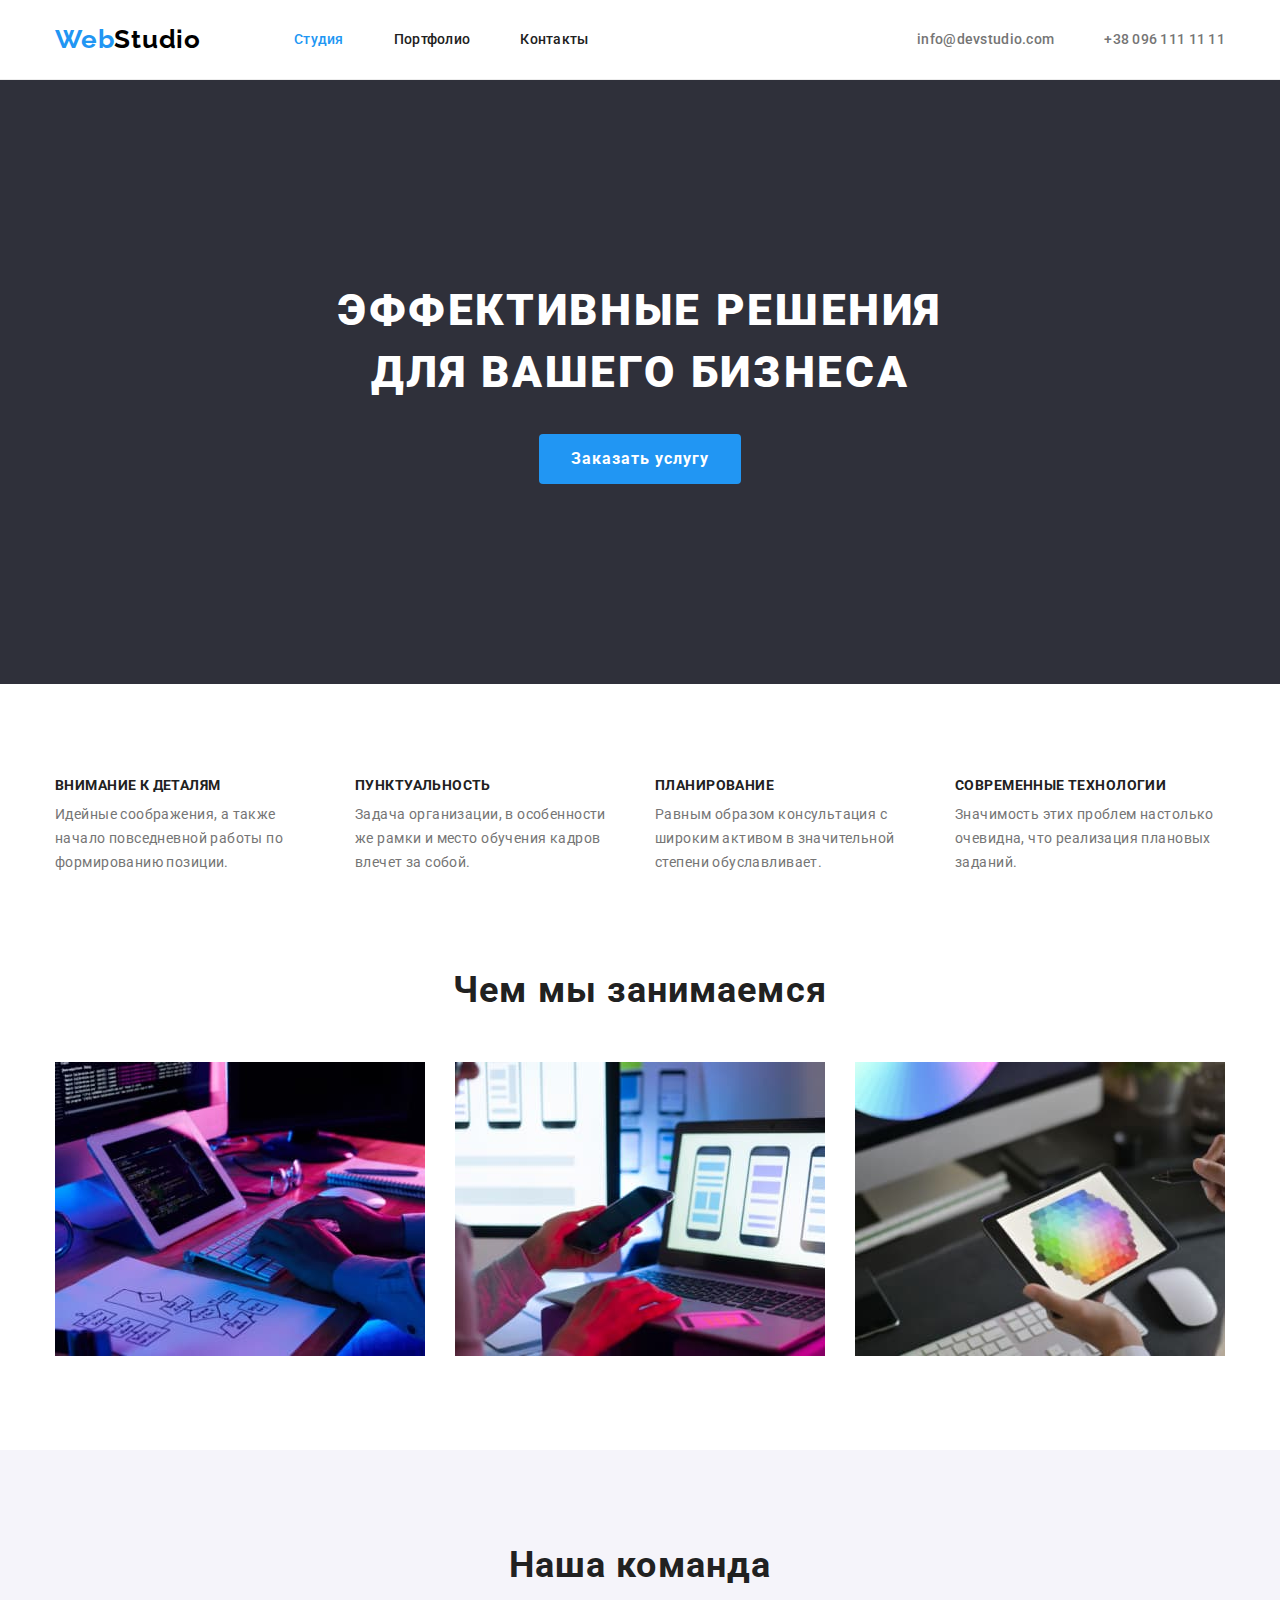
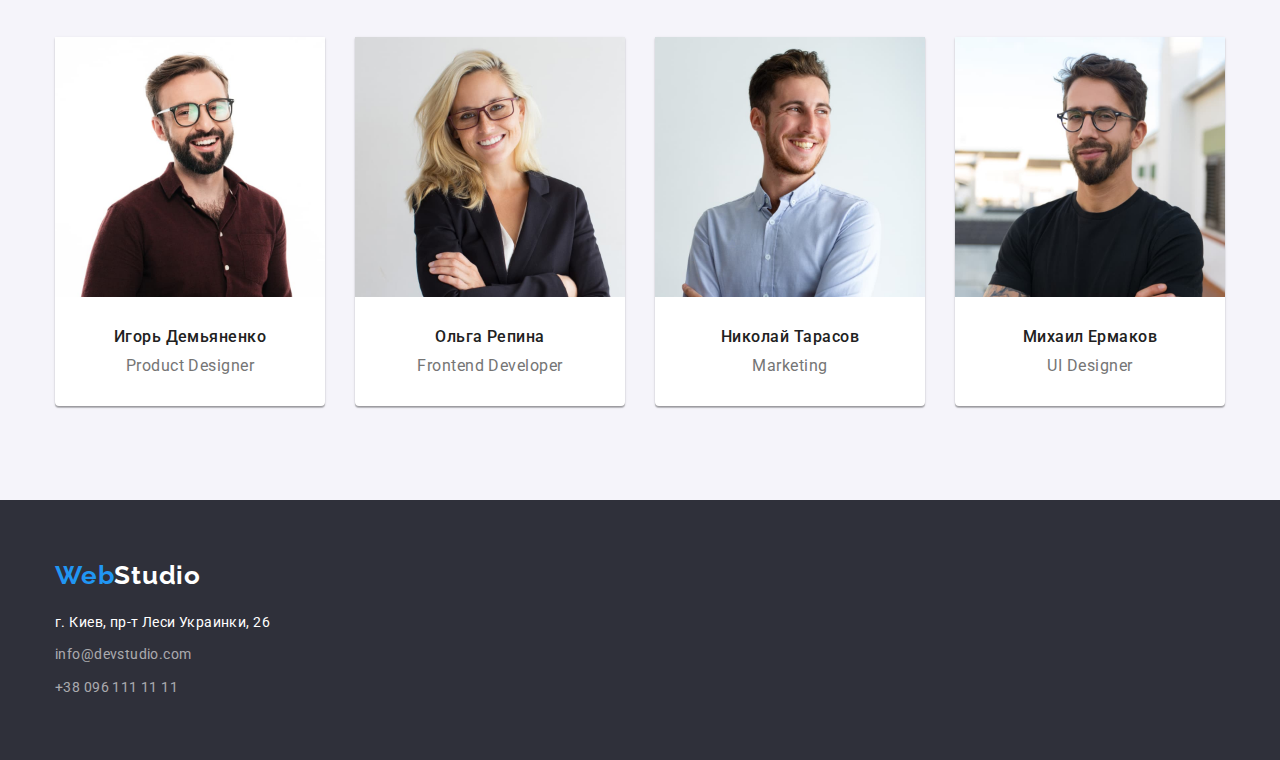
==== index.html @ e3bc40b9 "Initial commit" ====
<!DOCTYPE html>
<html lang="ru">
  <head>
    <meta charset="UTF-8" />
    <meta http-equiv="X-UA-Compatible" content="IE=edge" />
    <meta name="viewport" content="width=device-width, initial-scale=1.0" />
    <title>Головна</title>
    <link rel="preconnect" href="https://fonts.googleapis.com" />
    <link rel="preconnect" href="https://fonts.gstatic.com" crossorigin />
    <link
      href="https://fonts.googleapis.com/css2?family=Raleway:wght@700&family=Roboto:wght@400;500;700;900&display=swap"
      rel="stylesheet"
    />
    <link
      rel="stylesheet"
      href="https://cdnjs.cloudflare.com/ajax/libs/modern-normalize/1.1.0/modern-normalize.min.css"
    />
    <link rel="stylesheet" href="./css/styles.css" />
  </head>
  <body class="body">
    <!--Верхня лінія-->
    <header class="navigation">
      <div class="container navigation-container">
        <nav class="navigation-page">
          <a class="logo" href="index.html"><span class="accent_logo">Web</span>Studio</a>
          <ul class="page-list">
            <li><a class="page-link active current" href="./index.html">Студия</a></li>
            <li><a class="page-link" href="./portfolio.html">Портфолио</a></li>
            <li><a class="page-link" href="">Контакты</a></li>
          </ul>
        </nav>
        <ul class="list contact_list">
          <li><a class="link-mail" href="mailto:info@devstudio.com">info@devstudio.com</a></li>
          <li><a class="link-tel" href="tel:+380961111111">+38 096 111 11 11</a></li>
        </ul>
      </div>
    </header>

    <main>
      <!--Секція герой-->
      <section class="hero">
        <div class="container hero-container">
          <h1 class="hero-caption">Эффективные решения для вашего бизнеса</h1>
          <button class="hero-button hero-btn" type="button">Заказать услугу</button>
        </div>
      </section>
      <!--Особливості-->
      <section class="about section">
        <div class="container">
          <h2 class="about-caption visually-hidden">Особенности</h2>
          <ul class="about-list">
            <li class="about-item">
              <h3 class="about-title">Внимание к деталям</h3>
              <p class="about-text">
                Идейные соображения, а также начало повседневной работы по формированию позиции.
              </p>
            </li>
            <li class="about-item">
              <h3 class="about-title">Пунктуальность</h3>
              <p class="about-text">
                Задача организации, в особенности же рамки и место обучения кадров влечет за собой.
              </p>
            </li>
            <li class="about-item">
              <h3 class="about-title">Планирование</h3>
              <p class="about-text">
                Равным образом консультация с широким активом в значительной степени обуславливает.
              </p>
            </li>
            <li class="about-item">
              <h3 class="about-title">Современные технологии</h3>
              <p class="about-text">
                Значимость этих проблем настолько очевидна, что реализация плановых заданий.
              </p>
            </li>
          </ul>
        </div>
      </section>
      <!--Чим займаються-->
      <section class="work section">
        <div class="container">
          <h2 class="work-title">Чем мы занимаемся</h2>
          <ul class="work-list">
            <li class="work-item">
              <img
                class="work-img"
                src="./images/section_work/box1.jpg"
                alt="IPad на столе с клавиатурой и документами"
                height="294"
                width="370"
              />
            </li>
            <li class="work-item">
              <img
                class="work-img"
                src="./images/section_work/box2.jpg"
                alt="открытый ноутбук рука с заблокированным смартфон телевизор на фоне"
                height="294"
                width="370"
              />
            </li>
            <li class="work-item">
              <img
                class="work-img"
                src="./images/section_work/box3.jpg"
                alt="планшет открытый на выбор цвета со стилусом"
                height="294"
                width="370"
              />
            </li>
          </ul>
        </div>
      </section>
      <!--Команда-->
      <section class="team section">
        <div class="container">
          <h2 class="team-caption">Наша команда</h2>
          <ul class="team-list">
            <li class="team-item">
              <img
                class="team-img"
                src="./images/our_team/img1.jpg"
                alt="Мужчина"
                height="260"
                width="270"
              />
              <div class="team-card">
                <h3 class="team-item-title">Игорь Демьяненко</h3>
                <p class="team-item-text" lang="en">Product Designer</p>
              </div>
            </li>
            <li class="team-item">
              <img
                class="team-img"
                src="./images/our_team/img2.jpg"
                alt="Женщина"
                height="260"
                width="270"
              />
              <div class="team-card">
                <h3 class="team-item-title">Ольга Репина</h3>
                <p class="team-item-text" lang="en">Frontend Developer</p>
              </div>
            </li>
            <li class="team-item">
              <img
                class="team-img"
                src="./images/our_team/img3.jpg"
                alt="Мужчина"
                height="260"
                width="270"
              />
              <div class="team-card">
                <h3 class="team-item-title">Николай Тарасов</h3>
                <p class="team-item-text" lang="en">Marketing</p>
              </div>
            </li>
            <li class="team-item">
              <img
                class="team-img"
                src="./images/our_team/img4.jpg"
                alt="Мужчина"
                height="260"
                width="270"
              />
              <div class="team-card">
                <h3 class="team-item-title">Михаил Ермаков</h3>
                <p class="team-item-text" lang="en">UI Designer</p>
              </div>
            </li>
          </ul>
        </div>
      </section>
    </main>

    <!--Футер-->
    <footer class="section-footer">
      <div class="container">
        <a class="section-logo" href="index.html"><span class="accent_logo">Web</span>Studio</a>
        <address class="section-address">
          <ul class="section-list">
            <li class="section-item">
              <a
                class="section-link-address"
                href="https://www.google.com/maps/place/%D0%B1%D1%83%D0%BB.+%D0%9B%D0%B5%D1%81%D0%B8+%D0%A3%D0%BA%D1%80%D0%B0%D0%B8%D0%BD%D0%BA%D0%B8,+26,+%D0%9A%D0%B8%D0%B5%D0%B2,+02000/@50.4265139,30.5383131,20z/data=!4m5!3m4!1s0x40d4cf0e033ecbe9:0x57a4dffefec77da0!8m2!3d50.4265807!4d30.5383858"
                target="_blank"
                rel="noreferrer noopener"
                >г. Киев, пр-т Леси Украинки, 26</a
              >
            </li>
            <li class="section-item">
              <a class="section-link-mail" href="mailto:info@devstudio.com">info@devstudio.com</a>
            </li>
            <li class="section-item">
              <a class="section-link-tel" href="tel:+380961111111">+38 096 111 11 11</a>
            </li>
          </ul>
        </address>
      </div>
    </footer>
  </body>
</html>
---- css/styles.css ----
/* стилі до index.html */
.body {
  background-color: #ffffff;
  font-family: 'Roboto', sans-serif;
  color: #757575;
}

:root {
  /* Кольори */
  --color-text: #757575;
  --color-title: #212121;
  --color-title2: #000;
  --color-white: #fff;
  --color-accent: #2196f3;

  /* кольори фону */
  --background-color-basic: #2f303a;
  --background-color-team: #f5f4fa;

  /* Шрифти */
  --font-logo: 'Raleway', sans-serif;

  /* для портфоліо */
  --item: 3;
  --indent: 30px;
}
/* часткове скидання стилів від браузера*/

img {
  display: block;
}
a {
  text-decoration: none;
  color: currentColor;
}

ul {
  list-style: none;
  margin: 0;
  padding: 0;
}

h1,
h2,
h3,
h4,
h5,
h6,
p {
  margin: 0;
}

/* загальні стилі */
.visually-hidden {
  position: absolute;
  width: 1px;
  height: 1px;
  margin: -1px;
  border: 0;
  padding: 0;

  white-space: nowrap;
  clip-path: inset(100%);
  clip: rect(0 0 0 0);
  overflow: hidden;
}
.container {
  width: 1200px;
  padding-left: 15px;
  padding-right: 15px;
  margin-left: auto;
  margin-right: auto;

  /* outline: 2px solid rebeccapurple; */
}

.section {
  padding-top: 94px;
  padding-bottom: 94px;
}

/* верхня лінія */
.navigation {
  border-bottom: 1px solid #ececec;
}
.navigation-container {
  display: flex;
  align-items: center;
}
.navigation-page {
  display: flex;
  margin-right: auto;
  align-items: center;
}
.logo {
  font-weight: 700;
  font-size: 26px;
  line-height: 1.2;
  text-decoration: none;
  letter-spacing: 0.03em;
  color: var(--color-title2);
  font-family: var(--font-logo);
  margin-right: 93px;
}
.accent_logo {
  color: var(--color-accent);
}
.page-list {
  font-weight: 500;
  font-size: 14px;
  line-height: 1.1;
  letter-spacing: 0.02em;
  cursor: pointer;
  font-family: inherit;
  color: var(--color-title);

  display: flex;

  gap: 50px;
}
.page-link {
  color: inherit;
  display: block;
  padding-top: 32px;
  padding-bottom: 32px;
}

.page-link:hover,
.page-link:focus {
  color: var(--color-accent);
}

.active.current {
  color: var(--color-accent);
}
.list {
}
.contact_list {
  font-family: inherit;
  font-weight: 500;
  font-size: 14px;
  line-height: 1.1;
  letter-spacing: 0.02em;
  color: var(--color-title);

  display: flex;
  gap: 50px;
}
.link-mail,
.link-tel {
  color: var(--color-text);
  padding-top: 32px;
  padding-bottom: 32px;
  display: block;
}
.link-mail:hover,
.link-mail:focus,
.link-tel:hover,
.link-tel:focus {
  color: var(--color-accent);
}

/* секція Герой */
.hero {
  background-color: var(--background-color-basic);
  padding-top: 200px;
  padding-bottom: 200px;
}
.hero-container {
}
.hero-caption {
  font-weight: 900;
  font-size: 44px;
  line-height: 1.4;
  text-align: center;
  letter-spacing: 0.06em;
  text-transform: uppercase;
  color: var(--color-white);

  max-width: 696px;
  margin-left: auto;
  margin-right: auto;
  margin-bottom: 30px;
}

.hero-button {
  font-family: inherit;
  font-weight: 700;
  font-size: 16px;
  line-height: 1.9;
  cursor: pointer;
  color: var(--color-white);
  background: var(--color-accent);

  letter-spacing: 0.06em;
  border-radius: 4px;
  min-width: 200px;
  padding: 8px 30px;
  border: 2px solid transparent;
}

.hero-btn {
  margin-right: auto;
  margin-left: auto;
  display: block;
}

.hero-button:hover,
.hero-button:focus {
  background: #188ce8;
}

/*секція особливості*/
.about {
  padding-bottom: 0;
}
.about-list {
  display: flex;
  gap: 30px;
}
.about-item {
  width: 270px;
}
.about-title {
  font-weight: 700;
  font-size: 14px;
  line-height: 1.1;
  letter-spacing: 0.03em;
  text-transform: uppercase;
  color: var(--color-title);

  margin-bottom: 10px;
}
.about-text {
  font-size: 14px;
  line-height: 1.7;
  letter-spacing: 0.03em;
  color: inherit;
}

/* секція чим займаємось */
.work {
}
.work-title {
  font-weight: 700;
  font-size: 36px;
  line-height: 1.2;
  text-align: center;
  letter-spacing: 0.03em;
  color: var(--color-title);

  margin-bottom: 50px;
}
.work-list {
  display: flex;
  gap: 30px;
}
.work-item {
}
.work-img {
}

/* секція команда */
.team {
  background-color: var(--background-color-team);
}
.team-caption {
  font-weight: 700;
  font-size: 36px;
  line-height: 1.2;
  text-align: center;
  letter-spacing: 0.03em;
  color: var(--color-title);

  margin-bottom: 50px;
}
.team-list {
  display: flex;
  gap: 30px;
}
.team-item {
  box-shadow: 0px 1px 3px rgb(0 0 0 / 12%), 0px 1px 1px rgb(0 0 0 / 14%),
    0px 2px 1px rgb(0 0 0 / 20%);
  border-radius: 0px 0px 4px 4px;
  background-color: var(--color-white);
}
.team-img {
}
.team-card {
  padding: 30px 5px;
}
.team-item-title {
  font-weight: 500;
  font-size: 16px;
  line-height: 1.2;
  text-align: center;
  letter-spacing: 0.03em;
  color: var(--color-title);

  margin-bottom: 10px;
}
.team-item-text {
  font-size: 16px;
  line-height: 1.2;
  text-align: center;
  letter-spacing: 0.03em;
  color: inherit;
}

/* футер */
.section-footer {
  background-color: var(--background-color-basic);
  padding: 60px 0;
}
.section-logo {
  font-family: var(--font-logo);
  font-weight: 700;
  font-size: 26px;
  line-height: 1.2;
  text-decoration: none;
  letter-spacing: 0.03em;
  color: var(--color-white);

  margin-bottom: 20px;

  display: inline-block;
}

.section-address {
  font-style: normal;
  display: block;
  margin-left: auto;
}

.section-list {
  font-size: 14px;
  line-height: 1.7;
  letter-spacing: 0.03em;
}
.section-item:not(:last-child) {
  margin-bottom: 9px;
}
.section-link-address {
  color: var(--color-white);
}
.section-link-mail {
  color: rgba(255, 255, 255, 0.6);
}
.section-link-tel {
  color: rgba(255, 255, 255, 0.6);
}
.section-link-mail:hover,
.section-link-mail:focus,
.section-link-tel:focus,
.section-link-tel:hover {
  color: var(--color-white);
}

/* стилі для portfolio.html */

/* секція фільтри */
.portfolio {
}
.portfolio-list {
  display: flex;
  gap: 8px;

  justify-content: center;
  margin-bottom: 50px;
}
.portfolio-filter {
  font-family: inherit;
  font-weight: 500;
  font-size: 16px;
  line-height: 1.6;
  text-align: center;
  letter-spacing: 0.03em;
  color: var(--color-title);
  text-decoration: none;
  background-color: var(--background-color-team);
  cursor: pointer;

  padding: 6px 22px;
  border: 2px solid transparent;

  box-shadow: 0px 3px 1px rgba(0, 0, 0, 0.1), 0px 1px 2px rgba(0, 0, 0, 0.08),
    0px 2px 2px rgba(0, 0, 0, 0.12);
  border-radius: 4px;
}
.portfolio-filter:hover,
.portfolio-filter:focus {
  background-color: var(--color-accent);
  color: var(--color-white);
}

.portfolio-filter.btn-filter.current {
  background-color: var(--color-accent);
  color: var(--color-white);
}

/* секція картки портфоліо*/
.portfolio-cards-list {
  display: flex;
  flex-wrap: wrap;
  gap: 30px;
}
.cards-list {
  background-color: var(--color-white);

  flex-basis: calc((100% - var(--indent) * (var(--item)-1)) / var(--item));
}
.portfolio-cards-img {
}
.portfolio-cards-title {
  font-weight: 700;
  font-size: 18px;
  line-height: 2;
  letter-spacing: 0.06em;
  color: var(--color-title);

  margin-bottom: 4px;
}
.portfolio-cards-text {
  font-size: 16px;
  line-height: 1.8;
  letter-spacing: 0.03em;
  color: inherit;
}

.cards-border {
  padding: 20px 24px;
  /* padding-top: 20px;
  padding-left: 24px;
  padding-right: 24px;
  padding-bottom: 20px; */
  border-bottom: 1px solid #eeeeee;
  border-left: 1px solid #eeeeee;
  border-right: 1px solid #eeeeee;
}
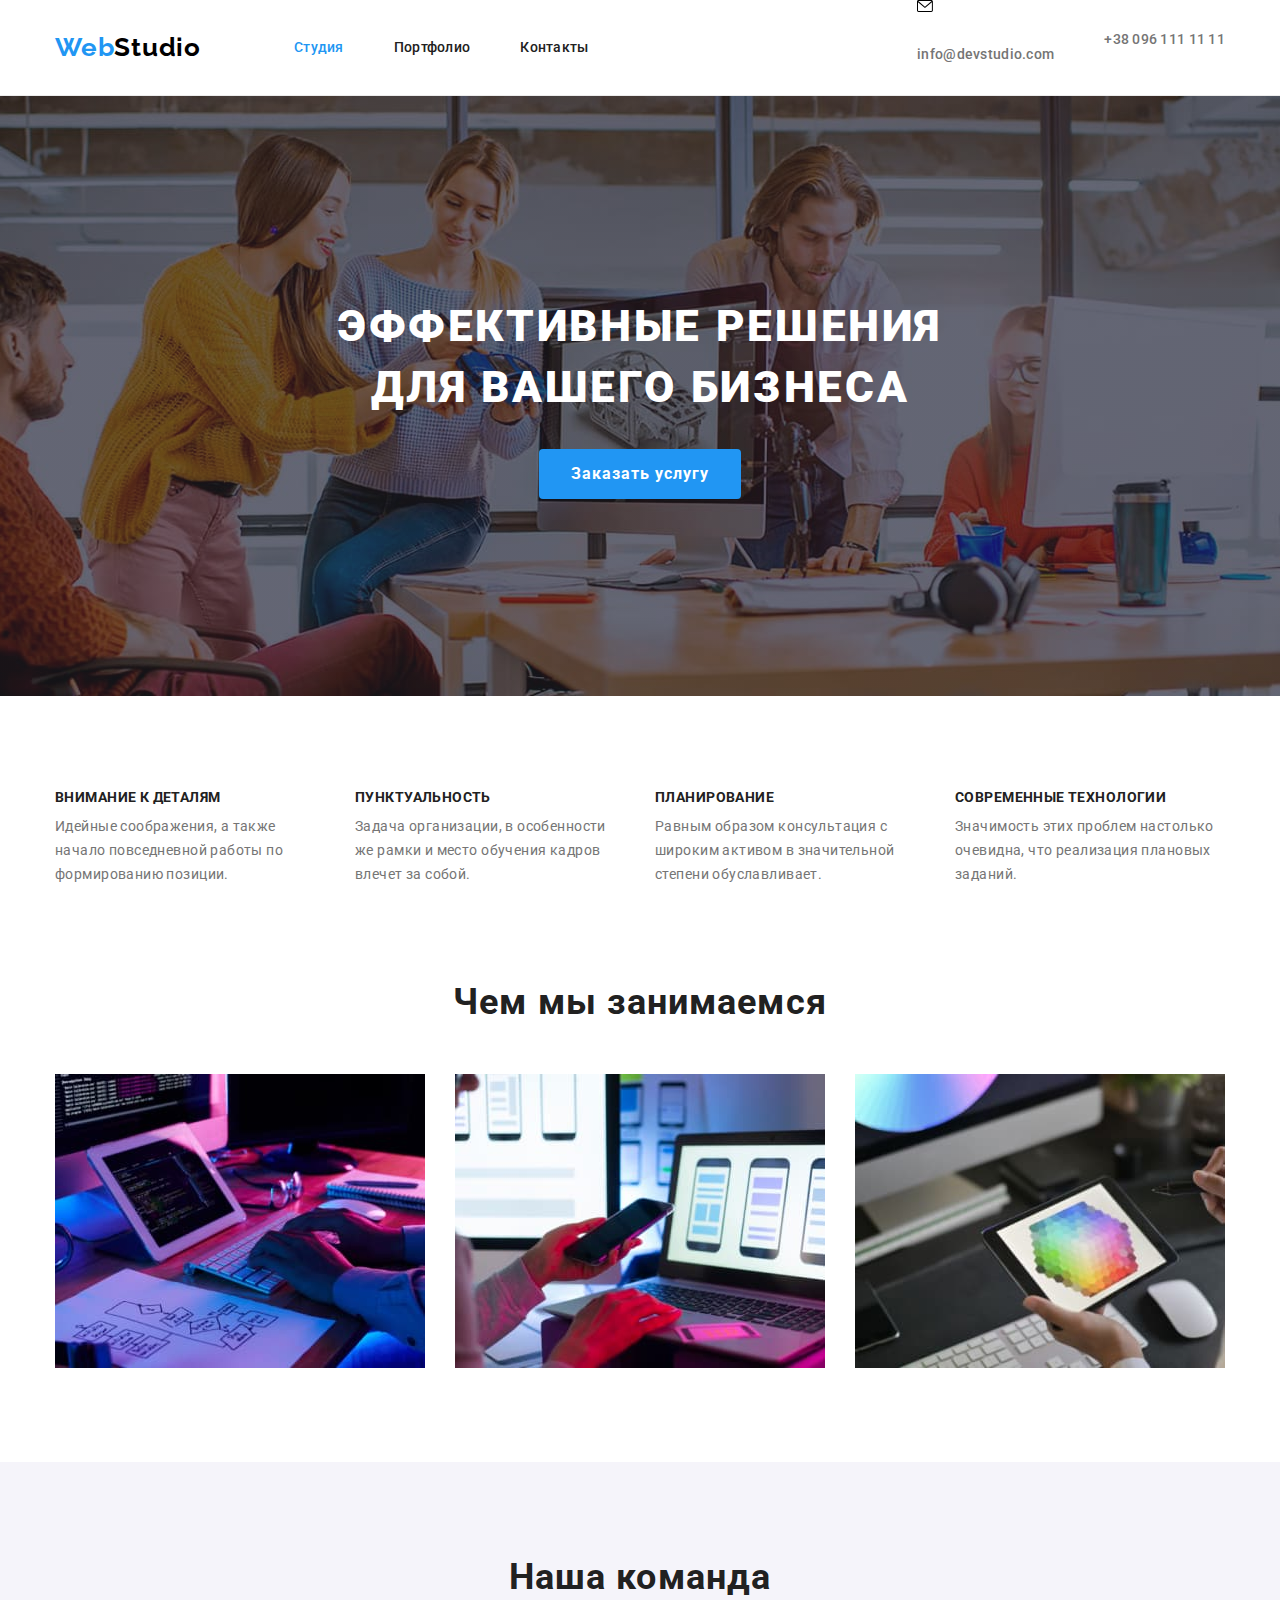
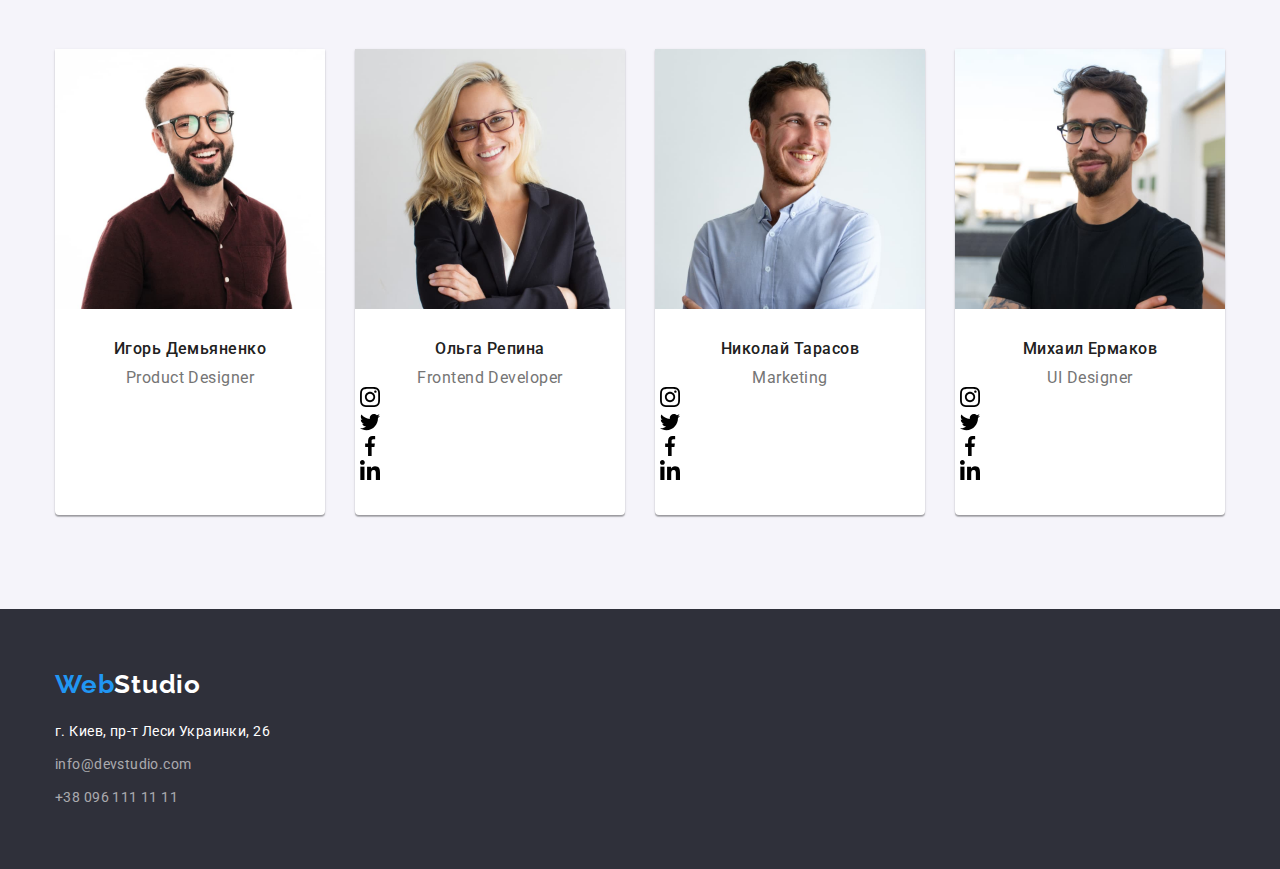
==== commit 47e93a9f: "14.07.22" ====
--- a/index.html
+++ b/index.html
@@ -30,8 +30,13 @@
           </ul>
         </nav>
         <ul class="list contact_list">
-          <li><a class="link-mail" href="mailto:info@devstudio.com">info@devstudio.com</a></li>
-          <li><a class="link-tel" href="tel:+380961111111">+38 096 111 11 11</a></li>
+          <li class="mail">
+            <svg class="icon">
+              <use href="./images/symbol-defs.svg#envelope"></use>
+            </svg>
+            <a class="link-mail" href="mailto:info@devstudio.com">info@devstudio.com</a>
+          </li>
+          <li class="tel"><a class="link-tel" href="tel:+380961111111">+38 096 111 11 11</a></li>
         </ul>
       </div>
     </header>
@@ -49,25 +54,25 @@
         <div class="container">
           <h2 class="about-caption visually-hidden">Особенности</h2>
           <ul class="about-list">
-            <li class="about-item">
+            <li class="about-item icon-antena">
               <h3 class="about-title">Внимание к деталям</h3>
               <p class="about-text">
                 Идейные соображения, а также начало повседневной работы по формированию позиции.
               </p>
             </li>
-            <li class="about-item">
+            <li class="about-item icon-clock">
               <h3 class="about-title">Пунктуальность</h3>
               <p class="about-text">
                 Задача организации, в особенности же рамки и место обучения кадров влечет за собой.
               </p>
             </li>
-            <li class="about-item">
+            <li class="about-item icon-vector">
               <h3 class="about-title">Планирование</h3>
               <p class="about-text">
                 Равным образом консультация с широким активом в значительной степени обуславливает.
               </p>
             </li>
-            <li class="about-item">
+            <li class="about-item icon-actronaut">
               <h3 class="about-title">Современные технологии</h3>
               <p class="about-text">
                 Значимость этих проблем настолько очевидна, что реализация плановых заданий.
@@ -127,6 +132,60 @@
               <div class="team-card">
                 <h3 class="team-item-title">Игорь Демьяненко</h3>
                 <p class="team-item-text" lang="en">Product Designer</p>
+                <ul class="list">
+                  <li class="social-link">
+                    <a
+                      class="link"
+                      href=""
+                      target="_blank"
+                      rel="noopener noreferrer"
+                      aria-label="instagram"
+                    >
+                      <svg class="social-icon" width="20" height="20">
+                        <use href="./images/symbol-defs.min.svg#prefix__instagram"></use>
+                      </svg>
+                    </a>
+                  </li>
+                  <li>
+                    <a
+                      class="link"
+                      href=""
+                      target="_blank"
+                      rel="noopener noreferrer"
+                      aria-label="twitter"
+                    >
+                      <svg width="20" height="20">
+                        <use href="./images/symbol-defs.min.svg#prefix__twitter"></use>
+                      </svg>
+                    </a>
+                  </li>
+                  <li>
+                    <a
+                      class="link"
+                      href=""
+                      target="_blank"
+                      rel="noopener noreferrer"
+                      aria-label="facebook"
+                    >
+                      <svg width="20" height="20">
+                        <use href="./images/symbol-defs.min.svg#prefix__facebook"></use>
+                      </svg>
+                    </a>
+                  </li>
+                  <li>
+                    <a
+                      class="link"
+                      href=""
+                      target="_blank"
+                      rel="noopener noreferrer"
+                      aria-label="linkedin"
+                    >
+                      <svg width="20" height="20">
+                        <use href="./images/symbol-defs.min.svg#prefix__linkedin"></use>
+                      </svg>
+                    </a>
+                  </li>
+                </ul>
               </div>
             </li>
             <li class="team-item">
@@ -140,6 +199,60 @@
               <div class="team-card">
                 <h3 class="team-item-title">Ольга Репина</h3>
                 <p class="team-item-text" lang="en">Frontend Developer</p>
+                <ul class="list">
+                  <li>
+                    <a
+                      class="link"
+                      href=""
+                      target="_blank"
+                      rel="noopener noreferrer"
+                      aria-label="instagram"
+                    >
+                      <svg width="20" height="20">
+                        <use href="./images/symbol-defs.svg#instagram"></use>
+                      </svg>
+                    </a>
+                  </li>
+                  <li>
+                    <a
+                      class="link"
+                      href=""
+                      target="_blank"
+                      rel="noopener noreferrer"
+                      aria-label="twitter"
+                    >
+                      <svg width="20" height="20">
+                        <use href="./images/symbol-defs.svg#twitter"></use>
+                      </svg>
+                    </a>
+                  </li>
+                  <li>
+                    <a
+                      class="link"
+                      href=""
+                      target="_blank"
+                      rel="noopener noreferrer"
+                      aria-label="facebook"
+                    >
+                      <svg width="20" height="20">
+                        <use href="./images/symbol-defs.svg#facebook"></use>
+                      </svg>
+                    </a>
+                  </li>
+                  <li>
+                    <a
+                      class="link"
+                      href=""
+                      target="_blank"
+                      rel="noopener noreferrer"
+                      aria-label="linkedin"
+                    >
+                      <svg width="20" height="20">
+                        <use href="./images/symbol-defs.svg#linkedin"></use>
+                      </svg>
+                    </a>
+                  </li>
+                </ul>
               </div>
             </li>
             <li class="team-item">
@@ -153,6 +266,60 @@
               <div class="team-card">
                 <h3 class="team-item-title">Николай Тарасов</h3>
                 <p class="team-item-text" lang="en">Marketing</p>
+                <ul class="list">
+                  <li>
+                    <a
+                      class="link"
+                      href=""
+                      target="_blank"
+                      rel="noopener noreferrer"
+                      aria-label="instagram"
+                    >
+                      <svg width="20" height="20">
+                        <use href="./images/symbol-defs.svg#instagram"></use>
+                      </svg>
+                    </a>
+                  </li>
+                  <li>
+                    <a
+                      class="link"
+                      href=""
+                      target="_blank"
+                      rel="noopener noreferrer"
+                      aria-label="twitter"
+                    >
+                      <svg width="20" height="20">
+                        <use href="./images/symbol-defs.svg#twitter"></use>
+                      </svg>
+                    </a>
+                  </li>
+                  <li>
+                    <a
+                      class="link"
+                      href=""
+                      target="_blank"
+                      rel="noopener noreferrer"
+                      aria-label="facebook"
+                    >
+                      <svg width="20" height="20">
+                        <use href="./images/symbol-defs.svg#facebook"></use>
+                      </svg>
+                    </a>
+                  </li>
+                  <li>
+                    <a
+                      class="link"
+                      href=""
+                      target="_blank"
+                      rel="noopener noreferrer"
+                      aria-label="linkedin"
+                    >
+                      <svg width="20" height="20">
+                        <use href="./images/symbol-defs.svg#linkedin"></use>
+                      </svg>
+                    </a>
+                  </li>
+                </ul>
               </div>
             </li>
             <li class="team-item">
@@ -166,6 +333,60 @@
               <div class="team-card">
                 <h3 class="team-item-title">Михаил Ермаков</h3>
                 <p class="team-item-text" lang="en">UI Designer</p>
+                <ul class="list">
+                  <li>
+                    <a
+                      class="link"
+                      href=""
+                      target="_blank"
+                      rel="noopener noreferrer"
+                      aria-label="instagram"
+                    >
+                      <svg width="20" height="20">
+                        <use href="./images/symbol-defs.svg#instagram"></use>
+                      </svg>
+                    </a>
+                  </li>
+                  <li>
+                    <a
+                      class="link"
+                      href=""
+                      target="_blank"
+                      rel="noopener noreferrer"
+                      aria-label="twitter"
+                    >
+                      <svg width="20" height="20">
+                        <use href="./images/symbol-defs.svg#twitter"></use>
+                      </svg>
+                    </a>
+                  </li>
+                  <li>
+                    <a
+                      class="link"
+                      href=""
+                      target="_blank"
+                      rel="noopener noreferrer"
+                      aria-label="facebook"
+                    >
+                      <svg width="20" height="20">
+                        <use href="./images/symbol-defs.svg#facebook"></use>
+                      </svg>
+                    </a>
+                  </li>
+                  <li>
+                    <a
+                      class="link"
+                      href=""
+                      target="_blank"
+                      rel="noopener noreferrer"
+                      aria-label="linkedin"
+                    >
+                      <svg width="20" height="20">
+                        <use href="./images/symbol-defs.svg#linkedin"></use>
+                      </svg>
+                    </a>
+                  </li>
+                </ul>
               </div>
             </li>
           </ul>
--- a/css/styles.css
+++ b/css/styles.css
@@ -135,6 +135,14 @@
 }
 .list {
 }
+.link {
+}
+.icon {
+  width: 16px;
+  height: 12px;
+  display: inline-flex;
+  align-items: center;
+}
 .contact_list {
   font-family: inherit;
   font-weight: 500;
@@ -165,6 +173,16 @@
   background-color: var(--background-color-basic);
   padding-top: 200px;
   padding-bottom: 200px;
+  max-width: 1600px;
+  height: 600px;
+  margin-left: auto;
+  margin-right: auto;
+  background-image: linear-gradient(to right, rgba(47, 48, 58, 0.4), rgba(47, 48, 58, 0.4)),
+    url(../images/hero/background.jpg);
+
+  background-repeat: no-repeat;
+  background-position: center;
+  background-size: cover;
 }
 .hero-container {
 }
@@ -382,15 +400,15 @@
 
   padding: 6px 22px;
   border: 2px solid transparent;
-
-  box-shadow: 0px 3px 1px rgba(0, 0, 0, 0.1), 0px 1px 2px rgba(0, 0, 0, 0.08),
-    0px 2px 2px rgba(0, 0, 0, 0.12);
   border-radius: 4px;
 }
+
 .portfolio-filter:hover,
 .portfolio-filter:focus {
   background-color: var(--color-accent);
   color: var(--color-white);
+  box-shadow: 0px 3px 1px rgba(0, 0, 0, 0.1), 0px 1px 2px rgba(0, 0, 0, 0.08),
+    0px 2px 2px rgba(0, 0, 0, 0.12);
 }
 
 .portfolio-filter.btn-filter.current {
@@ -408,6 +426,13 @@
   background-color: var(--color-white);
 
   flex-basis: calc((100% - var(--indent) * (var(--item)-1)) / var(--item));
+}
+
+.cards-list:hover,
+.cards-list:focus {
+  cursor: pointer;
+  box-shadow: 0px 1px 1px rgba(0, 0, 0, 0.12), 0px 4px 4px rgba(0, 0, 0, 0.06),
+    1px 4px 6px rgba(0, 0, 0, 0.16);
 }
 .portfolio-cards-img {
 }
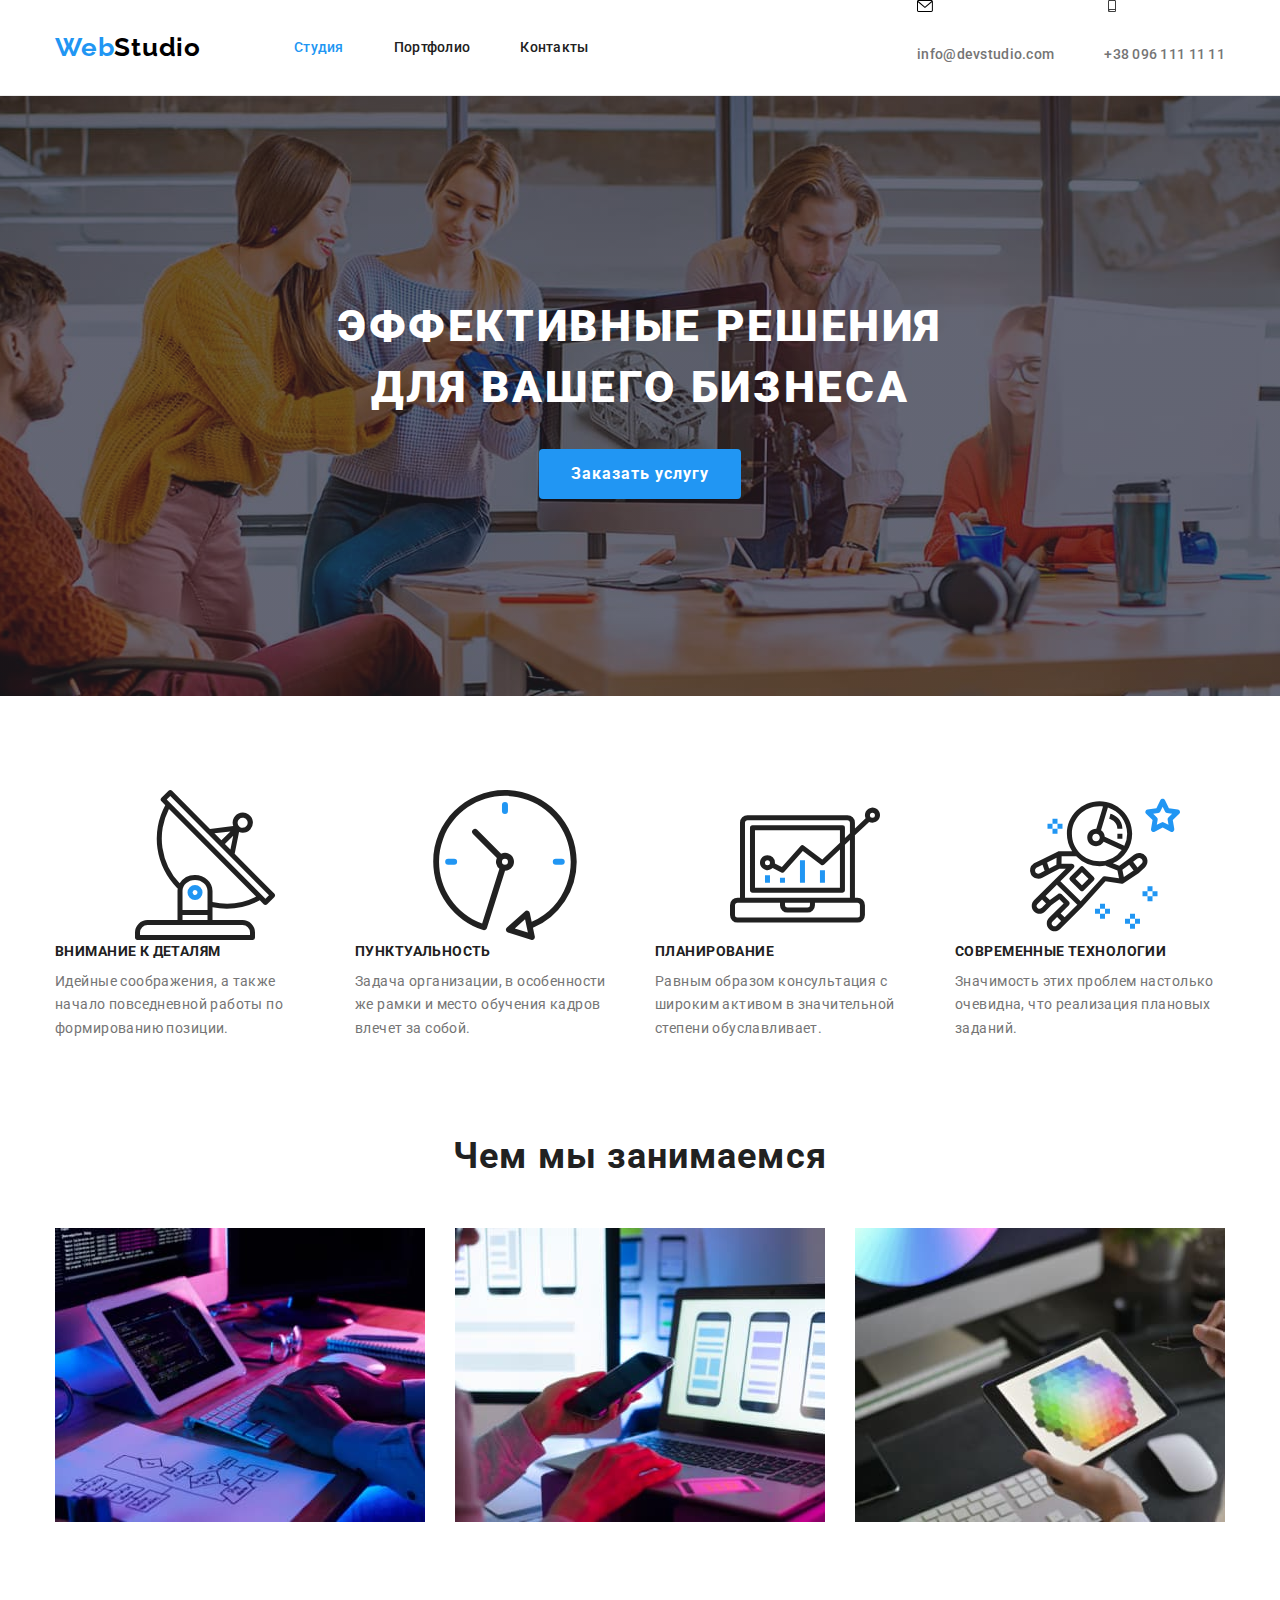
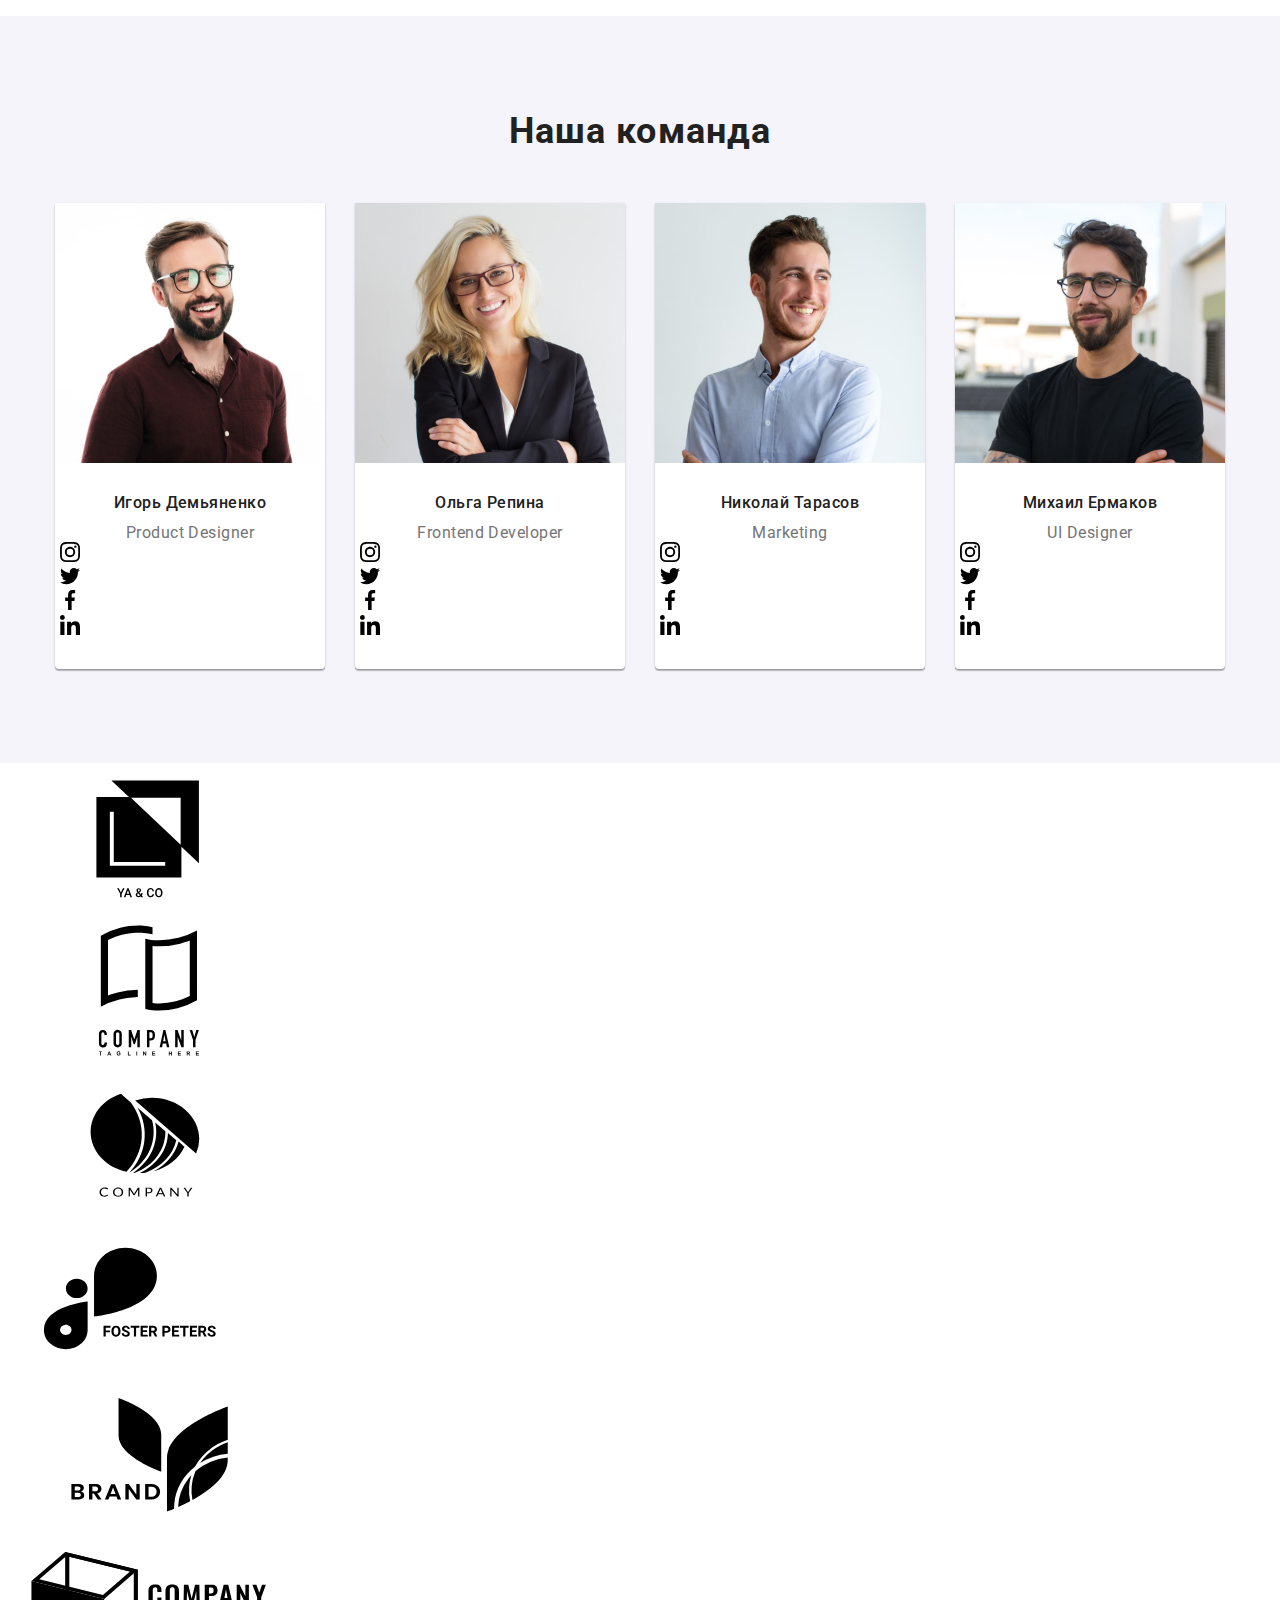
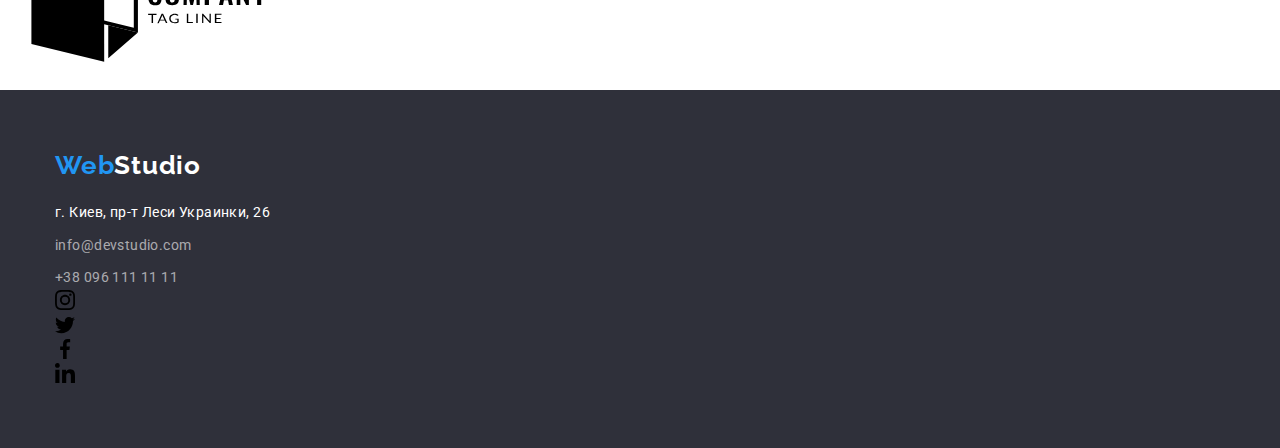
==== commit f4c966b6: "15/07/2022" ====
--- a/index.html
+++ b/index.html
@@ -32,11 +32,16 @@
         <ul class="list contact_list">
           <li class="mail">
             <svg class="icon">
-              <use href="./images/symbol-defs.svg#envelope"></use>
+              <use href="./images/icon.svg#envelope"></use>
             </svg>
             <a class="link-mail" href="mailto:info@devstudio.com">info@devstudio.com</a>
           </li>
-          <li class="tel"><a class="link-tel" href="tel:+380961111111">+38 096 111 11 11</a></li>
+          <li class="tel">
+            <svg class="icon">
+              <use href="./images/icon.svg#smartphone"></use>
+            </svg>
+            <a class="link-tel" href="tel:+380961111111">+38 096 111 11 11</a>
+          </li>
         </ul>
       </div>
     </header>
@@ -55,24 +60,44 @@
           <h2 class="about-caption visually-hidden">Особенности</h2>
           <ul class="about-list">
             <li class="about-item icon-antena">
+              <div>
+                <svg>
+                  <use href="./images/icon.svg#antenna"></use>
+                </svg>
+              </div>
               <h3 class="about-title">Внимание к деталям</h3>
               <p class="about-text">
                 Идейные соображения, а также начало повседневной работы по формированию позиции.
               </p>
             </li>
             <li class="about-item icon-clock">
+              <div>
+                <svg>
+                  <use href="./images/icon.svg#clock"></use>
+                </svg>
+              </div>
               <h3 class="about-title">Пунктуальность</h3>
               <p class="about-text">
                 Задача организации, в особенности же рамки и место обучения кадров влечет за собой.
               </p>
             </li>
             <li class="about-item icon-vector">
+              <div>
+                <svg>
+                  <use href="./images/icon.svg#diagram"></use>
+                </svg>
+              </div>
               <h3 class="about-title">Планирование</h3>
               <p class="about-text">
                 Равным образом консультация с широким активом в значительной степени обуславливает.
               </p>
             </li>
             <li class="about-item icon-actronaut">
+              <div>
+                <svg>
+                  <use href="./images/icon.svg#astronaut"></use>
+                </svg>
+              </div>
               <h3 class="about-title">Современные технологии</h3>
               <p class="about-text">
                 Значимость этих проблем настолько очевидна, что реализация плановых заданий.
@@ -142,7 +167,7 @@
                       aria-label="instagram"
                     >
                       <svg class="social-icon" width="20" height="20">
-                        <use href="./images/symbol-defs.min.svg#prefix__instagram"></use>
+                        <use href="./images/icon.svg#instagram"></use>
                       </svg>
                     </a>
                   </li>
@@ -155,7 +180,7 @@
                       aria-label="twitter"
                     >
                       <svg width="20" height="20">
-                        <use href="./images/symbol-defs.min.svg#prefix__twitter"></use>
+                        <use href="./images/icon.svg#twitter"></use>
                       </svg>
                     </a>
                   </li>
@@ -168,7 +193,7 @@
                       aria-label="facebook"
                     >
                       <svg width="20" height="20">
-                        <use href="./images/symbol-defs.min.svg#prefix__facebook"></use>
+                        <use href="./images/icon.svg#facebook"></use>
                       </svg>
                     </a>
                   </li>
@@ -181,7 +206,7 @@
                       aria-label="linkedin"
                     >
                       <svg width="20" height="20">
-                        <use href="./images/symbol-defs.min.svg#prefix__linkedin"></use>
+                        <use href="./images/icon.svg#linkedin"></use>
                       </svg>
                     </a>
                   </li>
@@ -200,7 +225,7 @@
                 <h3 class="team-item-title">Ольга Репина</h3>
                 <p class="team-item-text" lang="en">Frontend Developer</p>
                 <ul class="list">
-                  <li>
+                  <li class="social-link">
                     <a
                       class="link"
                       href=""
@@ -208,8 +233,8 @@
                       rel="noopener noreferrer"
                       aria-label="instagram"
                     >
-                      <svg width="20" height="20">
-                        <use href="./images/symbol-defs.svg#instagram"></use>
+                      <svg class="social-icon" width="20" height="20">
+                        <use href="./images/icon.svg#instagram"></use>
                       </svg>
                     </a>
                   </li>
@@ -222,7 +247,7 @@
                       aria-label="twitter"
                     >
                       <svg width="20" height="20">
-                        <use href="./images/symbol-defs.svg#twitter"></use>
+                        <use href="./images/icon.svg#twitter"></use>
                       </svg>
                     </a>
                   </li>
@@ -235,7 +260,7 @@
                       aria-label="facebook"
                     >
                       <svg width="20" height="20">
-                        <use href="./images/symbol-defs.svg#facebook"></use>
+                        <use href="./images/icon.svg#facebook"></use>
                       </svg>
                     </a>
                   </li>
@@ -248,7 +273,7 @@
                       aria-label="linkedin"
                     >
                       <svg width="20" height="20">
-                        <use href="./images/symbol-defs.svg#linkedin"></use>
+                        <use href="./images/icon.svg#linkedin"></use>
                       </svg>
                     </a>
                   </li>
@@ -267,7 +292,7 @@
                 <h3 class="team-item-title">Николай Тарасов</h3>
                 <p class="team-item-text" lang="en">Marketing</p>
                 <ul class="list">
-                  <li>
+                  <li class="social-link">
                     <a
                       class="link"
                       href=""
@@ -275,8 +300,8 @@
                       rel="noopener noreferrer"
                       aria-label="instagram"
                     >
-                      <svg width="20" height="20">
-                        <use href="./images/symbol-defs.svg#instagram"></use>
+                      <svg class="social-icon" width="20" height="20">
+                        <use href="./images/icon.svg#instagram"></use>
                       </svg>
                     </a>
                   </li>
@@ -289,7 +314,7 @@
                       aria-label="twitter"
                     >
                       <svg width="20" height="20">
-                        <use href="./images/symbol-defs.svg#twitter"></use>
+                        <use href="./images/icon.svg#twitter"></use>
                       </svg>
                     </a>
                   </li>
@@ -302,7 +327,7 @@
                       aria-label="facebook"
                     >
                       <svg width="20" height="20">
-                        <use href="./images/symbol-defs.svg#facebook"></use>
+                        <use href="./images/icon.svg#facebook"></use>
                       </svg>
                     </a>
                   </li>
@@ -315,7 +340,7 @@
                       aria-label="linkedin"
                     >
                       <svg width="20" height="20">
-                        <use href="./images/symbol-defs.svg#linkedin"></use>
+                        <use href="./images/icon.svg#linkedin"></use>
                       </svg>
                     </a>
                   </li>
@@ -334,7 +359,7 @@
                 <h3 class="team-item-title">Михаил Ермаков</h3>
                 <p class="team-item-text" lang="en">UI Designer</p>
                 <ul class="list">
-                  <li>
+                  <li class="social-link">
                     <a
                       class="link"
                       href=""
@@ -342,8 +367,8 @@
                       rel="noopener noreferrer"
                       aria-label="instagram"
                     >
-                      <svg width="20" height="20">
-                        <use href="./images/symbol-defs.svg#instagram"></use>
+                      <svg class="social-icon" width="20" height="20">
+                        <use href="./images/icon.svg#instagram"></use>
                       </svg>
                     </a>
                   </li>
@@ -356,7 +381,7 @@
                       aria-label="twitter"
                     >
                       <svg width="20" height="20">
-                        <use href="./images/symbol-defs.svg#twitter"></use>
+                        <use href="./images/icon.svg#twitter"></use>
                       </svg>
                     </a>
                   </li>
@@ -369,7 +394,7 @@
                       aria-label="facebook"
                     >
                       <svg width="20" height="20">
-                        <use href="./images/symbol-defs.svg#facebook"></use>
+                        <use href="./images/icon.svg#facebook"></use>
                       </svg>
                     </a>
                   </li>
@@ -382,12 +407,62 @@
                       aria-label="linkedin"
                     >
                       <svg width="20" height="20">
-                        <use href="./images/symbol-defs.svg#linkedin"></use>
+                        <use href="./images/icon.svg#linkedin"></use>
                       </svg>
                     </a>
                   </li>
                 </ul>
               </div>
+            </li>
+          </ul>
+        </div>
+      </section>
+      <!-- секція клієнти -->
+      <section>
+        <h2></h2>
+        <div>
+          <ul>
+            <li>
+              <a class="link" href="" target="_blank" rel="noopener noreferrer" aria-label="">
+                <svg>
+                  <use href="./images/icon.svg#Logo-1"></use>
+                </svg>
+              </a>
+            </li>
+            <li>
+              <a class="link" href="" target="_blank" rel="noopener noreferrer" aria-label="">
+                <svg>
+                  <use href="./images/icon.svg#Logo-2"></use>
+                </svg>
+              </a>
+            </li>
+            <li>
+              <a class="link" href="" target="_blank" rel="noopener noreferrer" aria-label="">
+                <svg>
+                  <use href="./images/icon.svg#Logo-3"></use>
+                </svg>
+              </a>
+            </li>
+            <li>
+              <a class="link" href="" target="_blank" rel="noopener noreferrer" aria-label="">
+                <svg>
+                  <use href="./images/icon.svg#Logo-4"></use>
+                </svg>
+              </a>
+            </li>
+            <li>
+              <a class="link" href="" target="_blank" rel="noopener noreferrer" aria-label="">
+                <svg>
+                  <use href="./images/icon.svg#Logo-5"></use>
+                </svg>
+              </a>
+            </li>
+            <li>
+              <a class="link" href="" target="_blank" rel="noopener noreferrer" aria-label="">
+                <svg>
+                  <use href="./images/icon.svg#Logo-6"></use>
+                </svg>
+              </a>
             </li>
           </ul>
         </div>
@@ -416,6 +491,64 @@
               <a class="section-link-tel" href="tel:+380961111111">+38 096 111 11 11</a>
             </li>
           </ul>
+          <div>
+            <h2></h2>
+
+            <ul class="list">
+              <li class="social-link">
+                <a
+                  class="link"
+                  href=""
+                  target="_blank"
+                  rel="noopener noreferrer"
+                  aria-label="instagram"
+                >
+                  <svg class="social-icon" width="20" height="20">
+                    <use href="./images/icon.svg#instagram"></use>
+                  </svg>
+                </a>
+              </li>
+              <li>
+                <a
+                  class="link"
+                  href=""
+                  target="_blank"
+                  rel="noopener noreferrer"
+                  aria-label="twitter"
+                >
+                  <svg width="20" height="20">
+                    <use href="./images/icon.svg#twitter"></use>
+                  </svg>
+                </a>
+              </li>
+              <li>
+                <a
+                  class="link"
+                  href=""
+                  target="_blank"
+                  rel="noopener noreferrer"
+                  aria-label="facebook"
+                >
+                  <svg width="20" height="20">
+                    <use href="./images/icon.svg#facebook"></use>
+                  </svg>
+                </a>
+              </li>
+              <li>
+                <a
+                  class="link"
+                  href=""
+                  target="_blank"
+                  rel="noopener noreferrer"
+                  aria-label="linkedin"
+                >
+                  <svg width="20" height="20">
+                    <use href="./images/icon.svg#linkedin"></use>
+                  </svg>
+                </a>
+              </li>
+            </ul>
+          </div>
         </address>
       </div>
     </footer>
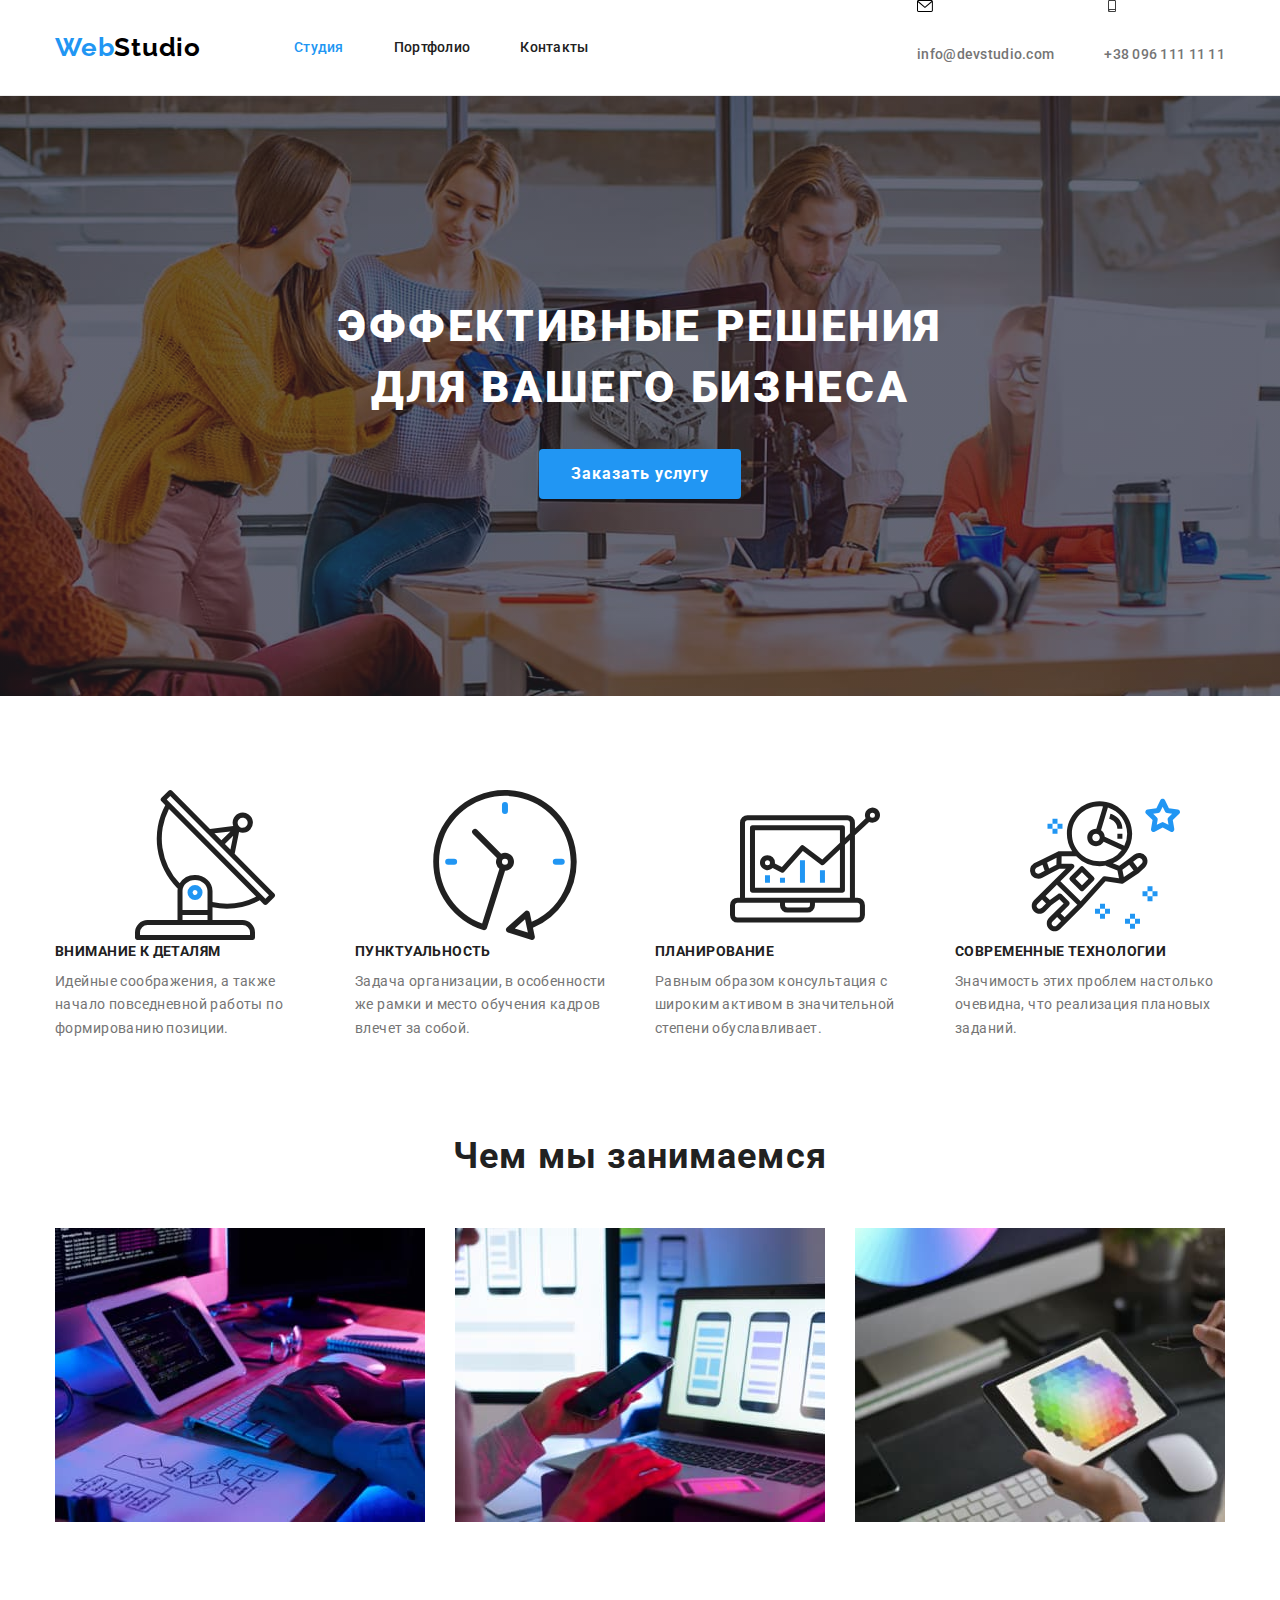
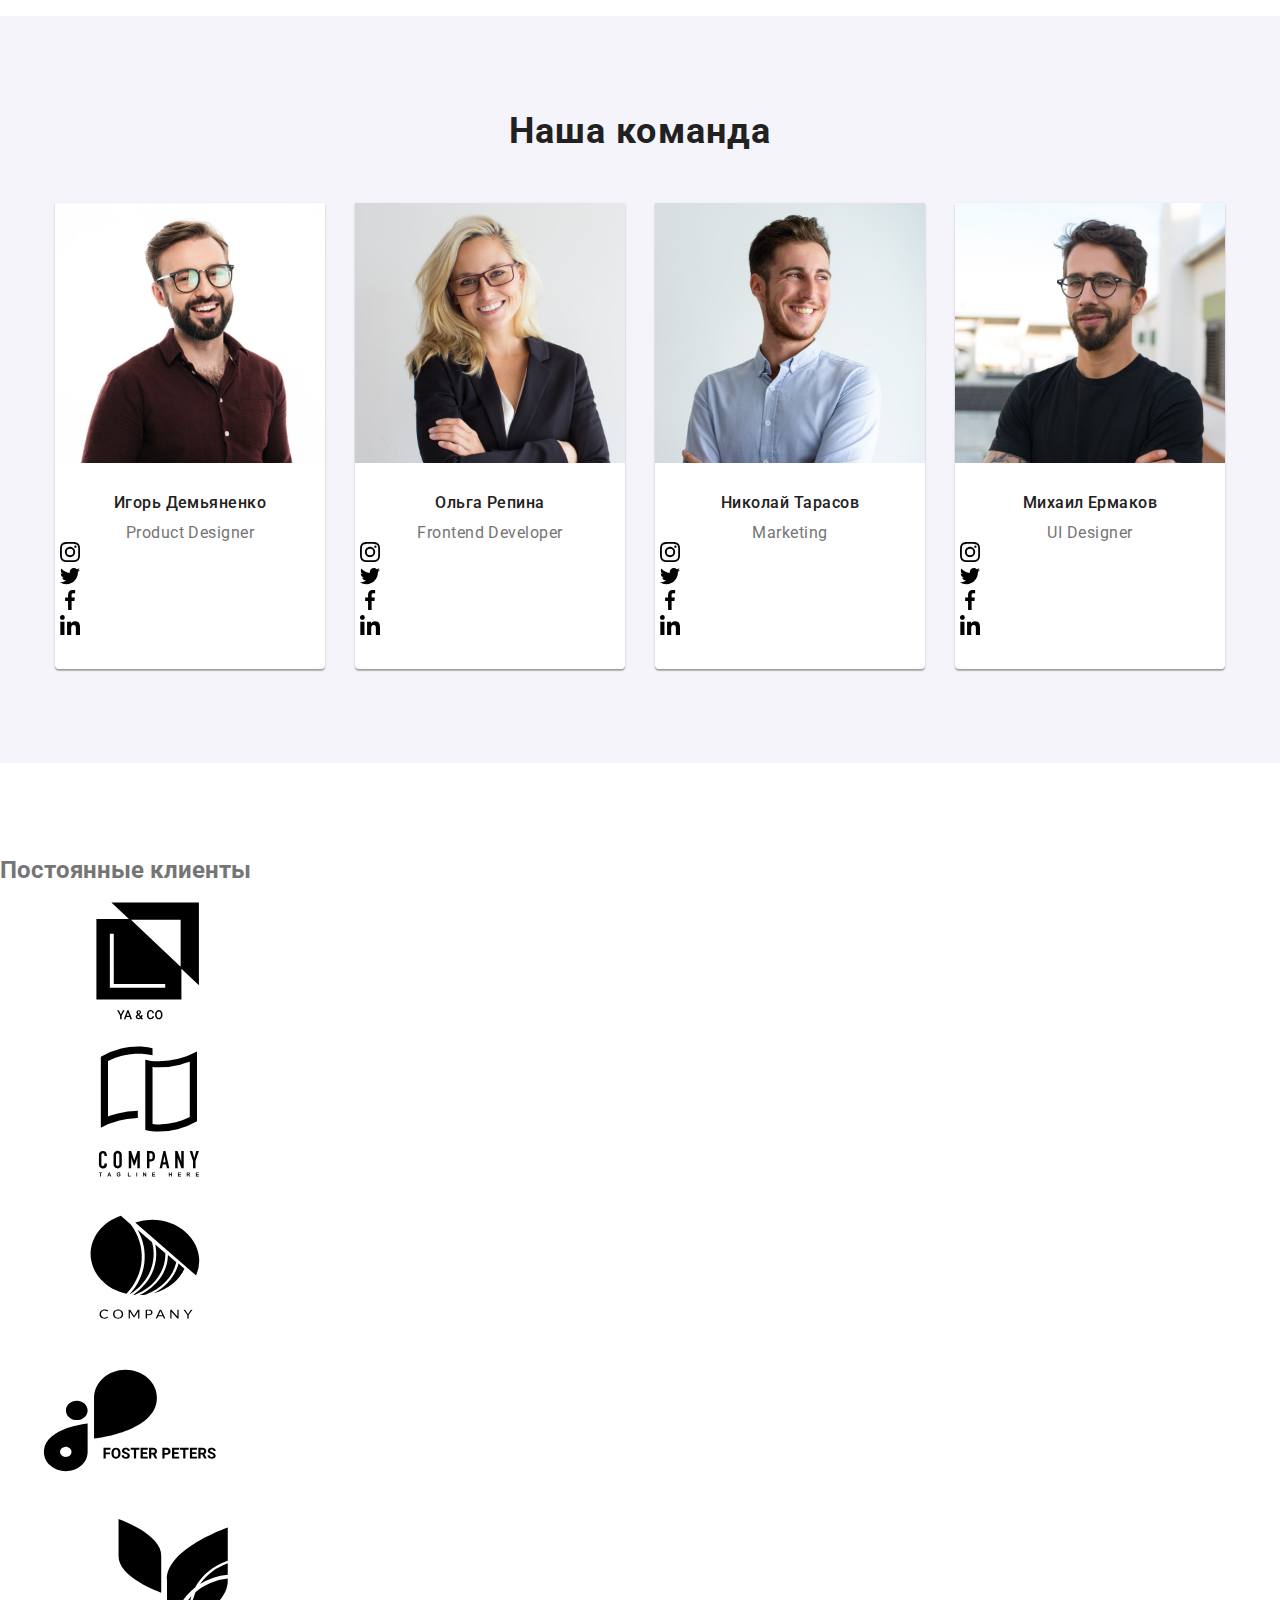
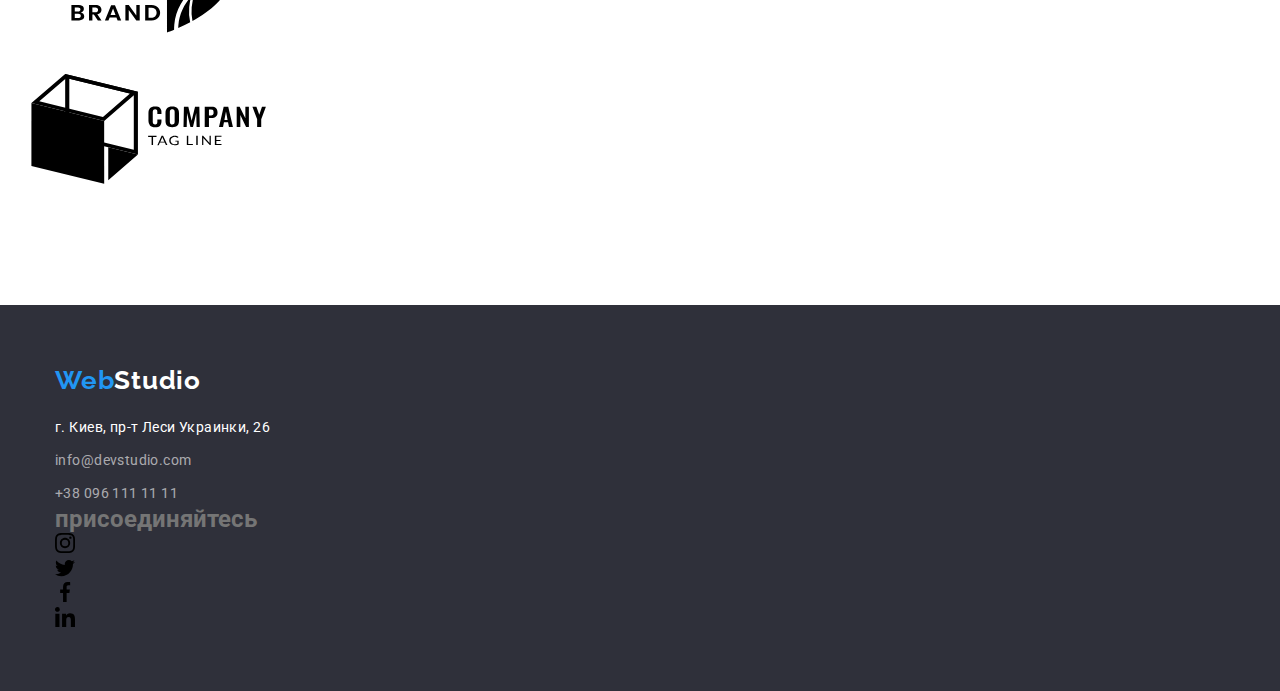
==== commit 7f259552: "15.07/2" ====
--- a/index.html
+++ b/index.html
@@ -171,7 +171,7 @@
                       </svg>
                     </a>
                   </li>
-                  <li>
+                  <li class="social-link">
                     <a
                       class="link"
                       href=""
@@ -184,7 +184,7 @@
                       </svg>
                     </a>
                   </li>
-                  <li>
+                  <li class="social-link">
                     <a
                       class="link"
                       href=""
@@ -197,7 +197,7 @@
                       </svg>
                     </a>
                   </li>
-                  <li>
+                  <li class="social-link">
                     <a
                       class="link"
                       href=""
@@ -238,7 +238,7 @@
                       </svg>
                     </a>
                   </li>
-                  <li>
+                  <li class="social-link">
                     <a
                       class="link"
                       href=""
@@ -251,7 +251,7 @@
                       </svg>
                     </a>
                   </li>
-                  <li>
+                  <li class="social-link">
                     <a
                       class="link"
                       href=""
@@ -264,7 +264,7 @@
                       </svg>
                     </a>
                   </li>
-                  <li>
+                  <li class="social-link">
                     <a
                       class="link"
                       href=""
@@ -305,7 +305,7 @@
                       </svg>
                     </a>
                   </li>
-                  <li>
+                  <li class="social-link">
                     <a
                       class="link"
                       href=""
@@ -318,7 +318,7 @@
                       </svg>
                     </a>
                   </li>
-                  <li>
+                  <li class="social-link">
                     <a
                       class="link"
                       href=""
@@ -331,7 +331,7 @@
                       </svg>
                     </a>
                   </li>
-                  <li>
+                  <li class="social-link">
                     <a
                       class="link"
                       href=""
@@ -372,7 +372,7 @@
                       </svg>
                     </a>
                   </li>
-                  <li>
+                  <li class="social-link">
                     <a
                       class="link"
                       href=""
@@ -385,7 +385,7 @@
                       </svg>
                     </a>
                   </li>
-                  <li>
+                  <li class="social-link">
                     <a
                       class="link"
                       href=""
@@ -398,7 +398,7 @@
                       </svg>
                     </a>
                   </li>
-                  <li>
+                  <li class="social-link">
                     <a
                       class="link"
                       href=""
@@ -418,47 +418,47 @@
         </div>
       </section>
       <!-- секція клієнти -->
-      <section>
-        <h2></h2>
-        <div>
-          <ul>
-            <li>
-              <a class="link" href="" target="_blank" rel="noopener noreferrer" aria-label="">
+      <section class="client section">
+        <h2 class="client-title">Постоянные клиенты</h2>
+        <div class="clients">
+          <ul class="clients-list">
+            <li class="clients-link">
+              <a class="link" href="" target="_blank" rel="noopener noreferrer">
                 <svg>
                   <use href="./images/icon.svg#Logo-1"></use>
                 </svg>
               </a>
             </li>
-            <li>
-              <a class="link" href="" target="_blank" rel="noopener noreferrer" aria-label="">
+            <li class="clients-link">
+              <a class="link" href="" target="_blank" rel="noopener noreferrer">
                 <svg>
                   <use href="./images/icon.svg#Logo-2"></use>
                 </svg>
               </a>
             </li>
-            <li>
-              <a class="link" href="" target="_blank" rel="noopener noreferrer" aria-label="">
+            <li class="clients-link">
+              <a class="link" href="" target="_blank" rel="noopener noreferrer">
                 <svg>
                   <use href="./images/icon.svg#Logo-3"></use>
                 </svg>
               </a>
             </li>
-            <li>
-              <a class="link" href="" target="_blank" rel="noopener noreferrer" aria-label="">
+            <li class="clients-link">
+              <a class="link" href="" target="_blank" rel="noopener noreferrer">
                 <svg>
                   <use href="./images/icon.svg#Logo-4"></use>
                 </svg>
               </a>
             </li>
-            <li>
-              <a class="link" href="" target="_blank" rel="noopener noreferrer" aria-label="">
+            <li class="clients-link">
+              <a class="link" href="" target="_blank" rel="noopener noreferrer">
                 <svg>
                   <use href="./images/icon.svg#Logo-5"></use>
                 </svg>
               </a>
             </li>
-            <li>
-              <a class="link" href="" target="_blank" rel="noopener noreferrer" aria-label="">
+            <li class="clients-link">
+              <a class="link" href="" target="_blank" rel="noopener noreferrer">
                 <svg>
                   <use href="./images/icon.svg#Logo-6"></use>
                 </svg>
@@ -491,9 +491,8 @@
               <a class="section-link-tel" href="tel:+380961111111">+38 096 111 11 11</a>
             </li>
           </ul>
-          <div>
-            <h2></h2>
-
+          <div class="social">
+            <h2 class="social-title">присоединяйтесь</h2>
             <ul class="list">
               <li class="social-link">
                 <a
@@ -508,7 +507,7 @@
                   </svg>
                 </a>
               </li>
-              <li>
+              <li class="social-link">
                 <a
                   class="link"
                   href=""
@@ -521,7 +520,7 @@
                   </svg>
                 </a>
               </li>
-              <li>
+              <li class="social-link">
                 <a
                   class="link"
                   href=""
@@ -534,7 +533,7 @@
                   </svg>
                 </a>
               </li>
-              <li>
+              <li class="social-link">
                 <a
                   class="link"
                   href=""
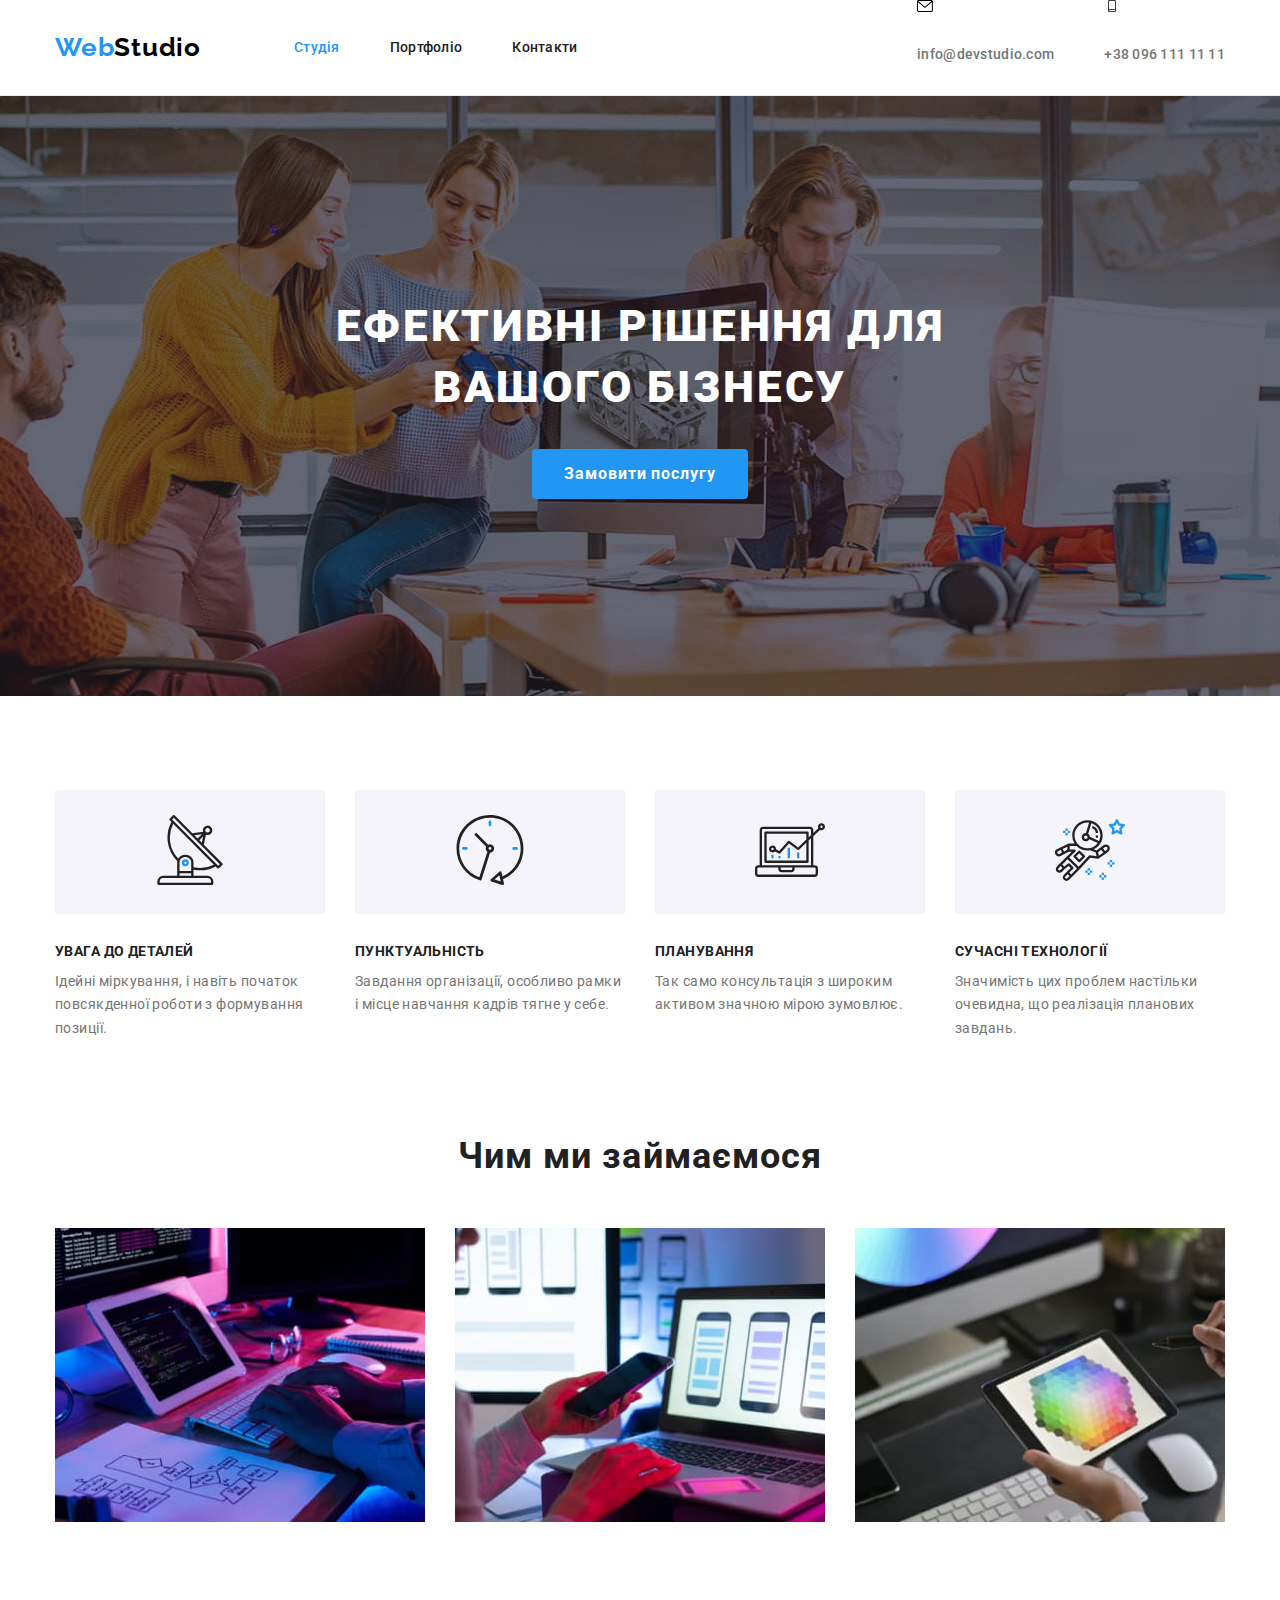
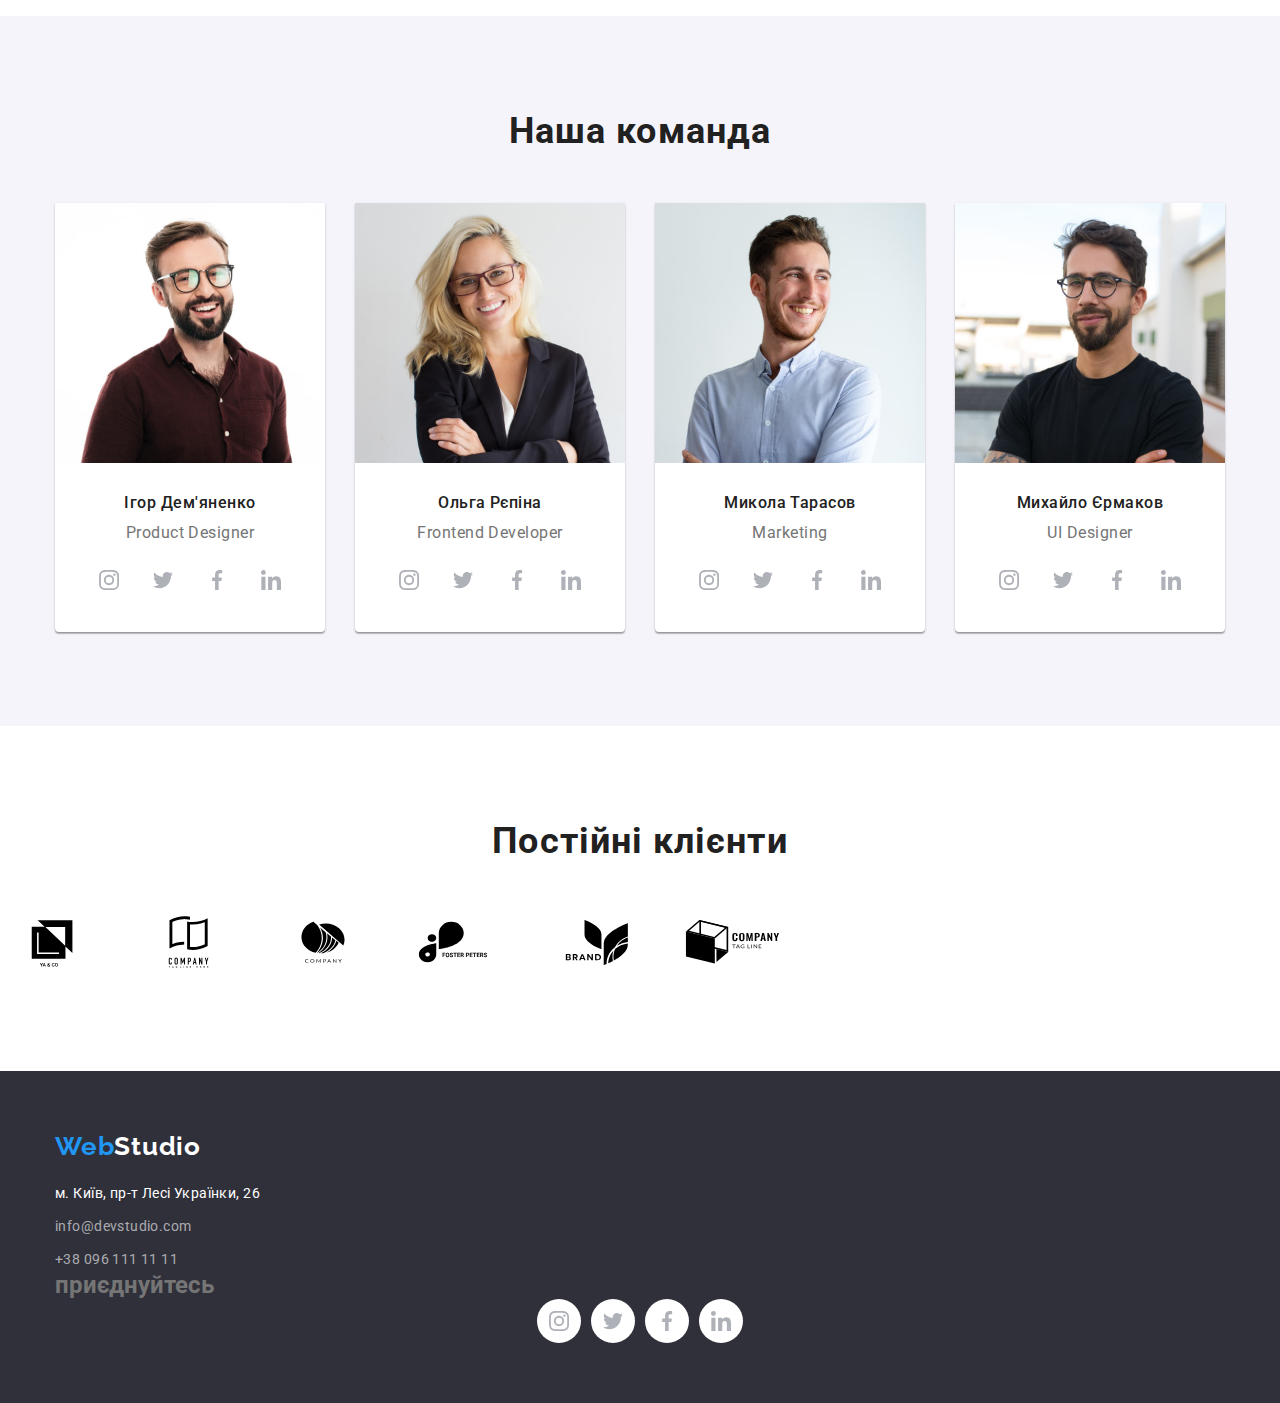
==== commit 41e8b515: "18/07/" ====
--- a/index.html
+++ b/index.html
@@ -1,5 +1,5 @@
 <!DOCTYPE html>
-<html lang="ru">
+<html lang="uk">
   <head>
     <meta charset="UTF-8" />
     <meta http-equiv="X-UA-Compatible" content="IE=edge" />
@@ -24,21 +24,21 @@
         <nav class="navigation-page">
           <a class="logo" href="index.html"><span class="accent_logo">Web</span>Studio</a>
           <ul class="page-list">
-            <li><a class="page-link active current" href="./index.html">Студия</a></li>
-            <li><a class="page-link" href="./portfolio.html">Портфолио</a></li>
-            <li><a class="page-link" href="">Контакты</a></li>
+            <li><a class="page-link active current" href="./index.html">Студія</a></li>
+            <li><a class="page-link" href="./portfolio.html">Портфоліо</a></li>
+            <li><a class="page-link" href="">Контакти</a></li>
           </ul>
         </nav>
-        <ul class="list contact_list">
+        <ul class="list contact-list">
           <li class="mail">
-            <svg class="icon">
-              <use href="./images/icon.svg#envelope"></use>
+            <svg class="icon-mail">
+              <use href="./images/icons.svg#envelope"></use>
             </svg>
             <a class="link-mail" href="mailto:info@devstudio.com">info@devstudio.com</a>
           </li>
           <li class="tel">
-            <svg class="icon">
-              <use href="./images/icon.svg#smartphone"></use>
+            <svg class="icon-tel">
+              <use href="./images/icons.svg#smartphone"></use>
             </svg>
             <a class="link-tel" href="tel:+380961111111">+38 096 111 11 11</a>
           </li>
@@ -50,57 +50,57 @@
       <!--Секція герой-->
       <section class="hero">
         <div class="container hero-container">
-          <h1 class="hero-caption">Эффективные решения для вашего бизнеса</h1>
-          <button class="hero-button hero-btn" type="button">Заказать услугу</button>
+          <h1 class="hero-caption">Ефективні рішення для вашого бізнесу</h1>
+          <button class="hero-button hero-btn" type="button">Замовити послугу</button>
         </div>
       </section>
       <!--Особливості-->
       <section class="about section">
         <div class="container">
-          <h2 class="about-caption visually-hidden">Особенности</h2>
+          <h2 class="about-caption visually-hidden">--Особливості--</h2>
           <ul class="about-list">
-            <li class="about-item icon-antena">
-              <div>
-                <svg>
-                  <use href="./images/icon.svg#antenna"></use>
-                </svg>
-              </div>
-              <h3 class="about-title">Внимание к деталям</h3>
+            <li class="about-item ">
+              <div class="icon-antenna">
+                <svg class="icon-about">
+                  <use href="./images/icons.svg#antenna"></use>
+                </svg>
+              </div>
+              <h3 class="about-title">УВАГА ДО ДЕТАЛЕЙ</h3>
               <p class="about-text">
-                Идейные соображения, а также начало повседневной работы по формированию позиции.
+                Ідейні міркування, і навіть початок повсякденної роботи з формування позиції.
               </p>
             </li>
-            <li class="about-item icon-clock">
-              <div>
-                <svg>
-                  <use href="./images/icon.svg#clock"></use>
-                </svg>
-              </div>
-              <h3 class="about-title">Пунктуальность</h3>
+            <li class="about-item">
+              <div class="icon-clock">
+                <svg class="icon-about">
+                  <use href="./images/icons.svg#clock"></use>
+                </svg>
+              </div>
+              <h3 class="about-title">ПУНКТУАЛЬНІСТЬ</h3>
               <p class="about-text">
-                Задача организации, в особенности же рамки и место обучения кадров влечет за собой.
+                Завдання організації, особливо рамки і місце навчання кадрів тягне у себе.
               </p>
             </li>
-            <li class="about-item icon-vector">
-              <div>
-                <svg>
-                  <use href="./images/icon.svg#diagram"></use>
-                </svg>
-              </div>
-              <h3 class="about-title">Планирование</h3>
+            <li class="about-item">
+              <div class="icon-diagram">
+                <svg class="icon-about">
+                  <use href="./images/icons.svg#diagram"></use>
+                </svg>
+              </div>
+              <h3 class="about-title">ПЛАНУВАННЯ</h3>
               <p class="about-text">
-                Равным образом консультация с широким активом в значительной степени обуславливает.
+                Так само консультація з широким активом значною мірою зумовлює.
               </p>
             </li>
-            <li class="about-item icon-actronaut">
-              <div>
-                <svg>
-                  <use href="./images/icon.svg#astronaut"></use>
-                </svg>
-              </div>
-              <h3 class="about-title">Современные технологии</h3>
+            <li class="about-item">
+              <div class="icon-astronaut">
+                <svg class="icon-about">
+                  <use href="./images/icons.svg#astronaut"></use>
+                </svg>
+              </div>
+              <h3 class="about-title">СУЧАСНІ ТЕХНОЛОГІЇ</h3>
               <p class="about-text">
-                Значимость этих проблем настолько очевидна, что реализация плановых заданий.
+                Значимість цих проблем настільки очевидна, що реалізація планових завдань.
               </p>
             </li>
           </ul>
@@ -109,13 +109,13 @@
       <!--Чим займаються-->
       <section class="work section">
         <div class="container">
-          <h2 class="work-title">Чем мы занимаемся</h2>
+          <h2 class="work-title">Чим ми займаємося</h2>
           <ul class="work-list">
             <li class="work-item">
               <img
                 class="work-img"
                 src="./images/section_work/box1.jpg"
-                alt="IPad на столе с клавиатурой и документами"
+                alt="IPad на столі з клавіатурою и документами"
                 height="294"
                 width="370"
               />
@@ -124,7 +124,7 @@
               <img
                 class="work-img"
                 src="./images/section_work/box2.jpg"
-                alt="открытый ноутбук рука с заблокированным смартфон телевизор на фоне"
+                alt="відкритий ноутбук рука с заблокованим смартфон телевізор на фоні"
                 height="294"
                 width="370"
               />
@@ -133,7 +133,7 @@
               <img
                 class="work-img"
                 src="./images/section_work/box3.jpg"
-                alt="планшет открытый на выбор цвета со стилусом"
+                alt="планшет відкритий на виборі кольору"
                 height="294"
                 width="370"
               />
@@ -150,63 +150,63 @@
               <img
                 class="team-img"
                 src="./images/our_team/img1.jpg"
-                alt="Мужчина"
+                alt="Чоловік"
                 height="260"
                 width="270"
               />
               <div class="team-card">
-                <h3 class="team-item-title">Игорь Демьяненко</h3>
+                <h3 class="team-item-title">Ігор Дем'яненко</h3>
                 <p class="team-item-text" lang="en">Product Designer</p>
-                <ul class="list">
-                  <li class="social-link">
-                    <a
-                      class="link"
+                <ul class="social-list">
+                  <li class="social-item">
+                    <a
+                      class="social-link link"
                       href=""
                       target="_blank"
                       rel="noopener noreferrer"
                       aria-label="instagram"
                     >
                       <svg class="social-icon" width="20" height="20">
-                        <use href="./images/icon.svg#instagram"></use>
-                      </svg>
-                    </a>
-                  </li>
-                  <li class="social-link">
-                    <a
-                      class="link"
+                        <use href="./images/icons.svg#instagram"></use>
+                      </svg>
+                    </a>
+                  </li>
+                  <li class="social-item">
+                    <a
+                      class="social-link link"
                       href=""
                       target="_blank"
                       rel="noopener noreferrer"
                       aria-label="twitter"
                     >
-                      <svg width="20" height="20">
-                        <use href="./images/icon.svg#twitter"></use>
-                      </svg>
-                    </a>
-                  </li>
-                  <li class="social-link">
-                    <a
-                      class="link"
+                      <svg class="social-icon" width="20" height="20">
+                        <use href="./images/icons.svg#twitter"></use>
+                      </svg>
+                    </a>
+                  </li>
+                  <li class="social-item">
+                    <a
+                      class="social-link link"
                       href=""
                       target="_blank"
                       rel="noopener noreferrer"
                       aria-label="facebook"
                     >
-                      <svg width="20" height="20">
-                        <use href="./images/icon.svg#facebook"></use>
-                      </svg>
-                    </a>
-                  </li>
-                  <li class="social-link">
-                    <a
-                      class="link"
+                      <svg class="social-icon" width="20" height="20">
+                        <use href="./images/icons.svg#facebook"></use>
+                      </svg>
+                    </a>
+                  </li>
+                  <li class="social-item">
+                    <a
+                      class="social-link link"
                       href=""
                       target="_blank"
                       rel="noopener noreferrer"
                       aria-label="linkedin"
                     >
-                      <svg width="20" height="20">
-                        <use href="./images/icon.svg#linkedin"></use>
+                      <svg class="social-icon" width="20" height="20">
+                        <use href="./images/icons.svg#linkedin"></use>
                       </svg>
                     </a>
                   </li>
@@ -217,63 +217,63 @@
               <img
                 class="team-img"
                 src="./images/our_team/img2.jpg"
-                alt="Женщина"
+                alt="Жінка"
                 height="260"
                 width="270"
               />
               <div class="team-card">
-                <h3 class="team-item-title">Ольга Репина</h3>
+                <h3 class="team-item-title">Ольга Рєпіна</h3>
                 <p class="team-item-text" lang="en">Frontend Developer</p>
-                <ul class="list">
-                  <li class="social-link">
-                    <a
-                      class="link"
+                <ul class="social-list">
+                  <li class="social-item">
+                    <a
+                      class="social-link link"
                       href=""
                       target="_blank"
                       rel="noopener noreferrer"
                       aria-label="instagram"
                     >
                       <svg class="social-icon" width="20" height="20">
-                        <use href="./images/icon.svg#instagram"></use>
-                      </svg>
-                    </a>
-                  </li>
-                  <li class="social-link">
-                    <a
-                      class="link"
+                        <use href="./images/icons.svg#instagram"></use>
+                      </svg>
+                    </a>
+                  </li>
+                  <li class="social-item">
+                    <a
+                      class="social-link link"
                       href=""
                       target="_blank"
                       rel="noopener noreferrer"
                       aria-label="twitter"
                     >
-                      <svg width="20" height="20">
-                        <use href="./images/icon.svg#twitter"></use>
-                      </svg>
-                    </a>
-                  </li>
-                  <li class="social-link">
-                    <a
-                      class="link"
+                      <svg class="social-icon" width="20" height="20">
+                        <use href="./images/icons.svg#twitter"></use>
+                      </svg>
+                    </a>
+                  </li>
+                  <li class="social-item">
+                    <a
+                      class="social-link link"
                       href=""
                       target="_blank"
                       rel="noopener noreferrer"
                       aria-label="facebook"
                     >
-                      <svg width="20" height="20">
-                        <use href="./images/icon.svg#facebook"></use>
-                      </svg>
-                    </a>
-                  </li>
-                  <li class="social-link">
-                    <a
-                      class="link"
+                      <svg class="social-icon" width="20" height="20">
+                        <use href="./images/icons.svg#facebook"></use>
+                      </svg>
+                    </a>
+                  </li>
+                  <li class="social-item">
+                    <a
+                      class="social-link link"
                       href=""
                       target="_blank"
                       rel="noopener noreferrer"
                       aria-label="linkedin"
                     >
-                      <svg width="20" height="20">
-                        <use href="./images/icon.svg#linkedin"></use>
+                      <svg class="social-icon" width="20" height="20">
+                        <use href="./images/icons.svg#linkedin"></use>
                       </svg>
                     </a>
                   </li>
@@ -284,63 +284,63 @@
               <img
                 class="team-img"
                 src="./images/our_team/img3.jpg"
-                alt="Мужчина"
+                alt="Чоловік"
                 height="260"
                 width="270"
               />
               <div class="team-card">
-                <h3 class="team-item-title">Николай Тарасов</h3>
+                <h3 class="team-item-title">Микола Тарасов</h3>
                 <p class="team-item-text" lang="en">Marketing</p>
-                <ul class="list">
-                  <li class="social-link">
-                    <a
-                      class="link"
+                <ul class="social-list">
+                  <li class="social-item">
+                    <a
+                      class="social-link link"
                       href=""
                       target="_blank"
                       rel="noopener noreferrer"
                       aria-label="instagram"
                     >
                       <svg class="social-icon" width="20" height="20">
-                        <use href="./images/icon.svg#instagram"></use>
-                      </svg>
-                    </a>
-                  </li>
-                  <li class="social-link">
-                    <a
-                      class="link"
+                        <use href="./images/icons.svg#instagram"></use>
+                      </svg>
+                    </a>
+                  </li>
+                  <li class="social-item">
+                    <a
+                      class="social-link link"
                       href=""
                       target="_blank"
                       rel="noopener noreferrer"
                       aria-label="twitter"
                     >
-                      <svg width="20" height="20">
-                        <use href="./images/icon.svg#twitter"></use>
-                      </svg>
-                    </a>
-                  </li>
-                  <li class="social-link">
-                    <a
-                      class="link"
+                      <svg class="social-icon" width="20" height="20">
+                        <use href="./images/icons.svg#twitter"></use>
+                      </svg>
+                    </a>
+                  </li>
+                  <li class="social-item">
+                    <a
+                      class="social-link link"
                       href=""
                       target="_blank"
                       rel="noopener noreferrer"
                       aria-label="facebook"
                     >
-                      <svg width="20" height="20">
-                        <use href="./images/icon.svg#facebook"></use>
-                      </svg>
-                    </a>
-                  </li>
-                  <li class="social-link">
-                    <a
-                      class="link"
+                      <svg class="social-icon" width="20" height="20">
+                        <use href="./images/icons.svg#facebook"></use>
+                      </svg>
+                    </a>
+                  </li>
+                  <li class="social-item">
+                    <a
+                      class="social-link link"
                       href=""
                       target="_blank"
                       rel="noopener noreferrer"
                       aria-label="linkedin"
                     >
-                      <svg width="20" height="20">
-                        <use href="./images/icon.svg#linkedin"></use>
+                      <svg class="social-icon" width="20" height="20">
+                        <use href="./images/icons.svg#linkedin"></use>
                       </svg>
                     </a>
                   </li>
@@ -351,63 +351,63 @@
               <img
                 class="team-img"
                 src="./images/our_team/img4.jpg"
-                alt="Мужчина"
+                alt="Чоловік"
                 height="260"
                 width="270"
               />
               <div class="team-card">
-                <h3 class="team-item-title">Михаил Ермаков</h3>
+                <h3 class="team-item-title">Михайло Єрмаков</h3>
                 <p class="team-item-text" lang="en">UI Designer</p>
-                <ul class="list">
-                  <li class="social-link">
-                    <a
-                      class="link"
+                <ul class="social-list">
+                  <li class="social-item">
+                    <a
+                      class="social-link link"
                       href=""
                       target="_blank"
                       rel="noopener noreferrer"
                       aria-label="instagram"
                     >
                       <svg class="social-icon" width="20" height="20">
-                        <use href="./images/icon.svg#instagram"></use>
-                      </svg>
-                    </a>
-                  </li>
-                  <li class="social-link">
-                    <a
-                      class="link"
+                        <use href="./images/icons.svg#instagram"></use>
+                      </svg>
+                    </a>
+                  </li>
+                  <li class="social-item">
+                    <a
+                      class="social-link link"
                       href=""
                       target="_blank"
                       rel="noopener noreferrer"
                       aria-label="twitter"
                     >
-                      <svg width="20" height="20">
-                        <use href="./images/icon.svg#twitter"></use>
-                      </svg>
-                    </a>
-                  </li>
-                  <li class="social-link">
-                    <a
-                      class="link"
+                      <svg class="social-icon" width="20" height="20">
+                        <use href="./images/icons.svg#twitter"></use>
+                      </svg>
+                    </a>
+                  </li>
+                  <li class="social-item">
+                    <a
+                      class="social-link link"
                       href=""
                       target="_blank"
                       rel="noopener noreferrer"
                       aria-label="facebook"
                     >
-                      <svg width="20" height="20">
-                        <use href="./images/icon.svg#facebook"></use>
-                      </svg>
-                    </a>
-                  </li>
-                  <li class="social-link">
-                    <a
-                      class="link"
+                      <svg class="social-icon" width="20" height="20">
+                        <use href="./images/icons.svg#facebook"></use>
+                      </svg>
+                    </a>
+                  </li>
+                  <li class="social-item">
+                    <a
+                      class="social-link link"
                       href=""
                       target="_blank"
                       rel="noopener noreferrer"
                       aria-label="linkedin"
                     >
-                      <svg width="20" height="20">
-                        <use href="./images/icon.svg#linkedin"></use>
+                      <svg class="social-icon" width="20" height="20">
+                        <use href="./images/icons.svg#linkedin"></use>
                       </svg>
                     </a>
                   </li>
@@ -419,54 +419,56 @@
       </section>
       <!-- секція клієнти -->
       <section class="client section">
-        <h2 class="client-title">Постоянные клиенты</h2>
+        <div class="conteiner">
+        <h2 class="client-title">Постійні клієнти</h2>
         <div class="clients">
           <ul class="clients-list">
-            <li class="clients-link">
-              <a class="link" href="" target="_blank" rel="noopener noreferrer">
-                <svg>
-                  <use href="./images/icon.svg#Logo-1"></use>
+            <li class="clients-item">
+              <a class="clients-link link" href="" target="_blank" rel="noopener noreferrer">
+                <svg class="client-icon" width="106" height="60">
+                  <use href="./images/icons.svg#Logo-1"></use>
                 </svg>
               </a>
             </li>
-            <li class="clients-link">
-              <a class="link" href="" target="_blank" rel="noopener noreferrer">
-                <svg>
-                  <use href="./images/icon.svg#Logo-2"></use>
+            <li class="clients-item">
+              <a class="clients-link link" href="" target="_blank" rel="noopener noreferrer">
+                <svg class="client-icon" width="106" height="60">
+                  <use href="./images/icons.svg#Logo-2"></use>
                 </svg>
               </a>
             </li>
-            <li class="clients-link">
-              <a class="link" href="" target="_blank" rel="noopener noreferrer">
-                <svg>
-                  <use href="./images/icon.svg#Logo-3"></use>
+            <li class="clients-item">
+              <a class="clients-link link" href="" target="_blank" rel="noopener noreferrer">
+                <svg class="client-icon" width="106" height="60">
+                  <use href="./images/icons.svg#Logo-3"></use>
                 </svg>
               </a>
             </li>
-            <li class="clients-link">
-              <a class="link" href="" target="_blank" rel="noopener noreferrer">
-                <svg>
-                  <use href="./images/icon.svg#Logo-4"></use>
+            <li class="clients-item">
+              <a class="clients-link link" href="" target="_blank" rel="noopener noreferrer">
+                <svg class="client-icon" width="106" height="60">
+                  <use href="./images/icons.svg#Logo-4"></use>
                 </svg>
               </a>
             </li>
-            <li class="clients-link">
-              <a class="link" href="" target="_blank" rel="noopener noreferrer">
-                <svg>
-                  <use href="./images/icon.svg#Logo-5"></use>
+            <li class="clients-item">
+              <a class="clients-link link" href="" target="_blank" rel="noopener noreferrer">
+                <svg class="client-icon" width="106" height="60">
+                  <use href="./images/icons.svg#Logo-5"></use>
                 </svg>
               </a>
             </li>
-            <li class="clients-link">
-              <a class="link" href="" target="_blank" rel="noopener noreferrer">
-                <svg>
-                  <use href="./images/icon.svg#Logo-6"></use>
+            <li class="clients-item">
+              <a class="clients-link link" href="" target="_blank" rel="noopener noreferrer">
+                <svg class="client-icon" width="106" height="60">
+                  <use href="./images/icons.svg#Logo-6"></use>
                 </svg>
               </a>
             </li>
           </ul>
         </div>
       </section>
+    </div>
     </main>
 
     <!--Футер-->
@@ -481,7 +483,7 @@
                 href="https://www.google.com/maps/place/%D0%B1%D1%83%D0%BB.+%D0%9B%D0%B5%D1%81%D0%B8+%D0%A3%D0%BA%D1%80%D0%B0%D0%B8%D0%BD%D0%BA%D0%B8,+26,+%D0%9A%D0%B8%D0%B5%D0%B2,+02000/@50.4265139,30.5383131,20z/data=!4m5!3m4!1s0x40d4cf0e033ecbe9:0x57a4dffefec77da0!8m2!3d50.4265807!4d30.5383858"
                 target="_blank"
                 rel="noreferrer noopener"
-                >г. Киев, пр-т Леси Украинки, 26</a
+                >м. Київ, пр-т Лесі Українки, 26</a
               >
             </li>
             <li class="section-item">
@@ -492,57 +494,57 @@
             </li>
           </ul>
           <div class="social">
-            <h2 class="social-title">присоединяйтесь</h2>
-            <ul class="list">
-              <li class="social-link">
+            <h2 class="social-title">приєднуйтесь</h2>
+            <ul class="social-list">
+              <li class="social-item">
                 <a
-                  class="link"
+                  class="social-link link"
                   href=""
                   target="_blank"
                   rel="noopener noreferrer"
                   aria-label="instagram"
                 >
                   <svg class="social-icon" width="20" height="20">
-                    <use href="./images/icon.svg#instagram"></use>
+                    <use href="./images/icons.svg#instagram"></use>
                   </svg>
                 </a>
               </li>
-              <li class="social-link">
+              <li class="social-item">
                 <a
-                  class="link"
+                  class="social-link link"
                   href=""
                   target="_blank"
                   rel="noopener noreferrer"
                   aria-label="twitter"
                 >
-                  <svg width="20" height="20">
-                    <use href="./images/icon.svg#twitter"></use>
+                  <svg class="social-icon" width="20" height="20">
+                    <use href="./images/icons.svg#twitter"></use>
                   </svg>
                 </a>
               </li>
-              <li class="social-link">
+              <li class="social-item">
                 <a
-                  class="link"
+                  class="social-link link"
                   href=""
                   target="_blank"
                   rel="noopener noreferrer"
                   aria-label="facebook"
                 >
-                  <svg width="20" height="20">
-                    <use href="./images/icon.svg#facebook"></use>
+                  <svg class="social-icon" width="20" height="20">
+                    <use href="./images/icons.svg#facebook"></use>
                   </svg>
                 </a>
               </li>
-              <li class="social-link">
+              <li class="social-item">
                 <a
-                  class="link"
+                  class="social-link link"
                   href=""
                   target="_blank"
                   rel="noopener noreferrer"
                   aria-label="linkedin"
                 >
-                  <svg width="20" height="20">
-                    <use href="./images/icon.svg#linkedin"></use>
+                  <svg class="social-icon" width="20" height="20">
+                    <use href="./images/icons.svg#linkedin"></use>
                   </svg>
                 </a>
               </li>
--- a/css/styles.css
+++ b/css/styles.css
@@ -137,13 +137,8 @@
 }
 .link {
 }
-.icon {
-  width: 16px;
-  height: 12px;
-  display: inline-flex;
-  align-items: center;
-}
-.contact_list {
+
+.contact-list {
   font-family: inherit;
   font-weight: 500;
   font-size: 14px;
@@ -153,6 +148,14 @@
 
   display: flex;
   gap: 50px;
+}
+
+.icon-tel,
+.icon-mail {
+  width: 16px;
+  height: 12px;
+  display: inline-flex;
+  align-items: center;
 }
 .link-mail,
 .link-tel {
@@ -239,6 +242,22 @@
 .about-item {
   width: 270px;
 }
+
+.icon-about {
+  width: 70px;
+  height: 70px;
+  border-radius: 4px;
+}
+.icon-antenna,
+.icon-clock,
+.icon-diagram,
+.icon-astronaut {
+  padding: 25px 100px;
+  background-color: rgba(245, 244, 250, 1);
+
+  margin-bottom: 30px;
+}
+
 .about-title {
   font-weight: 700;
   font-size: 14px;
@@ -323,8 +342,69 @@
   text-align: center;
   letter-spacing: 0.03em;
   color: inherit;
-}
-
+
+  margin-bottom: 16px;
+}
+
+.social-list {
+  display: flex;
+  justify-content: center;
+  align-items: center;
+  gap: 10px;
+}
+.social-item {
+}
+.social-link {
+  display: flex;
+  width: 44px;
+  height: 44px;
+  background-color: var(--color-white);
+  border-radius: 50%;
+
+  color: #afb1b8;
+  justify-content: center;
+  align-items: center;
+}
+.social-link:hover,
+.social-link:focus {
+  color: var(--color-white);
+  background-color: var(--color-accent);
+}
+
+/* .social-link:hover .social-icon,
+.social-link:focus .social-icon {
+  fill: var(--color-white);
+} */
+
+.social-icon {
+  fill: currentColor;
+}
+
+/* клієнти */
+.client {
+}
+.client-title {
+  font-weight: 700;
+  font-size: 36px;
+  line-height: 1.2;
+  text-align: center;
+  letter-spacing: 0.03em;
+  color: var(--color-title);
+
+  margin-bottom: 50px;
+}
+.clients {
+}
+.clients-list {
+  display: flex;
+  gap: 30px;
+}
+.clients-item {
+}
+.clients-link {
+}
+.client-icon {
+}
 /* футер */
 .section-footer {
   background-color: var(--background-color-basic);
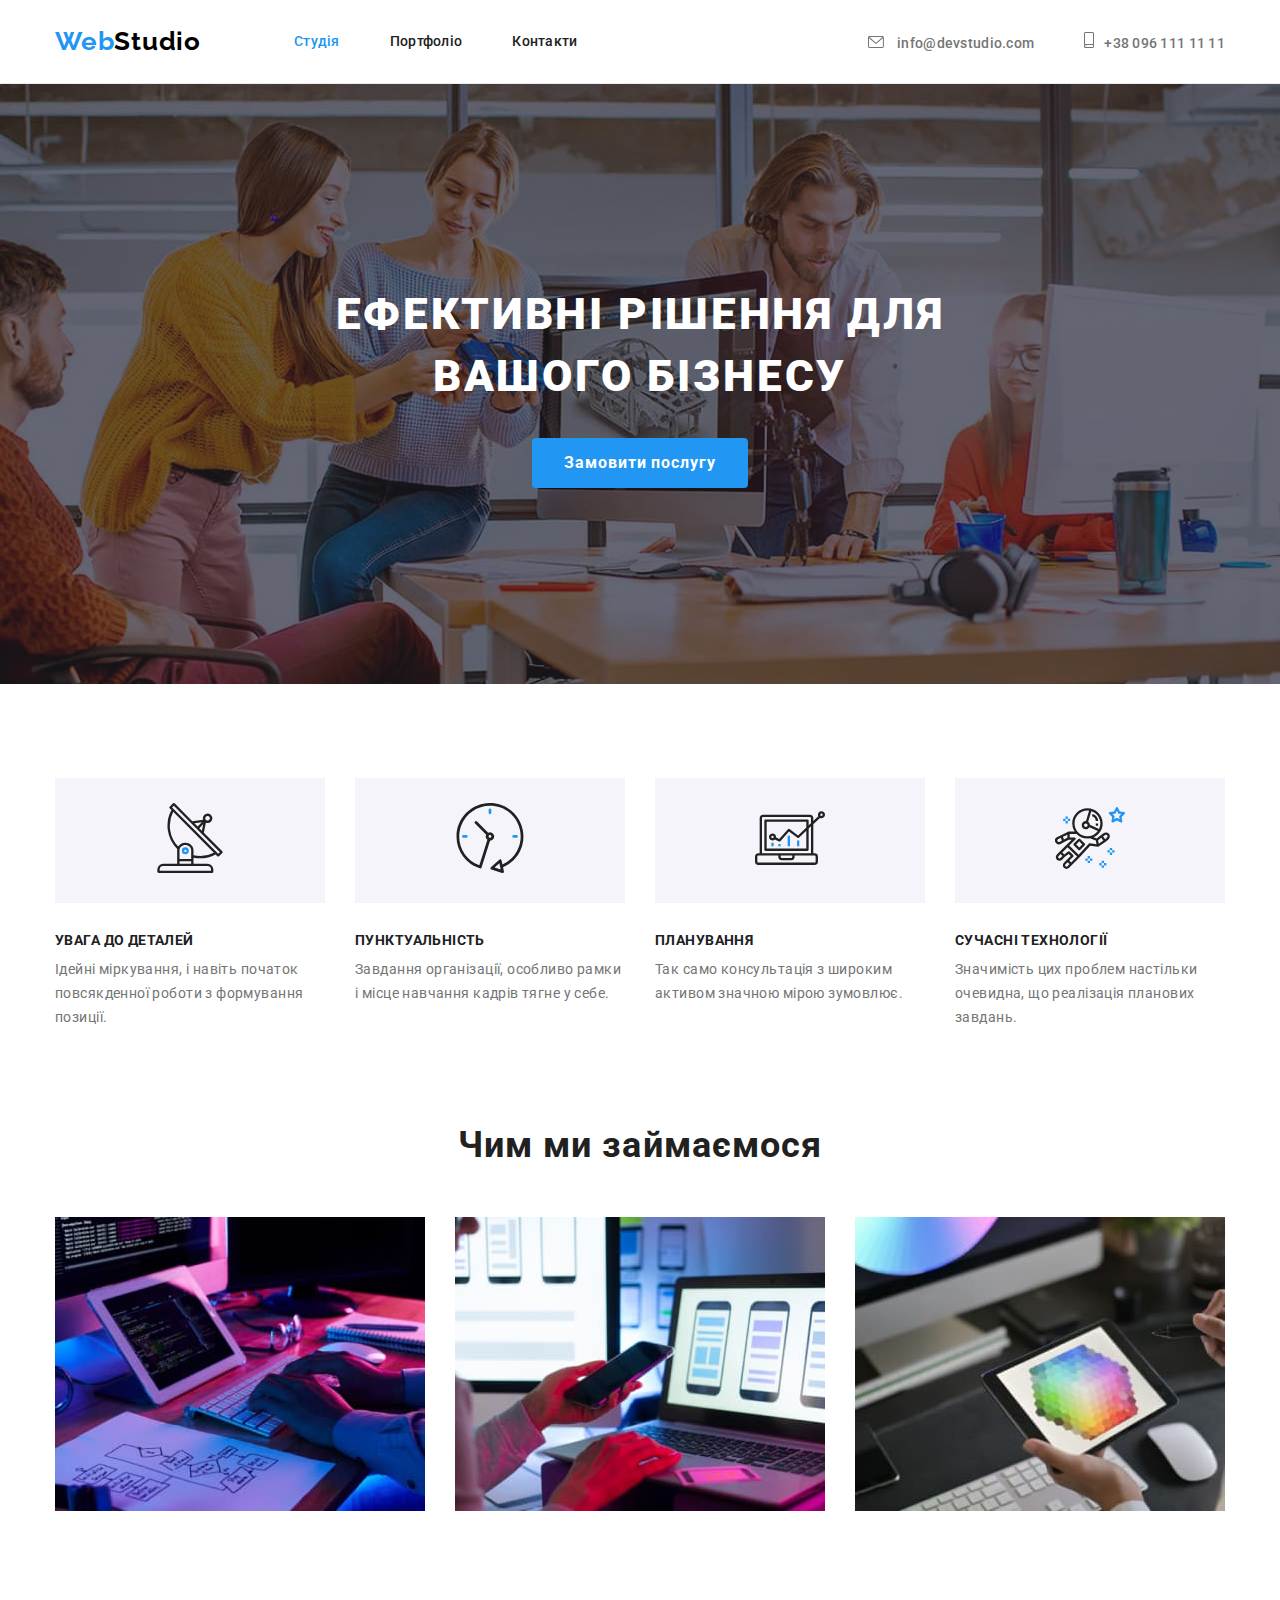
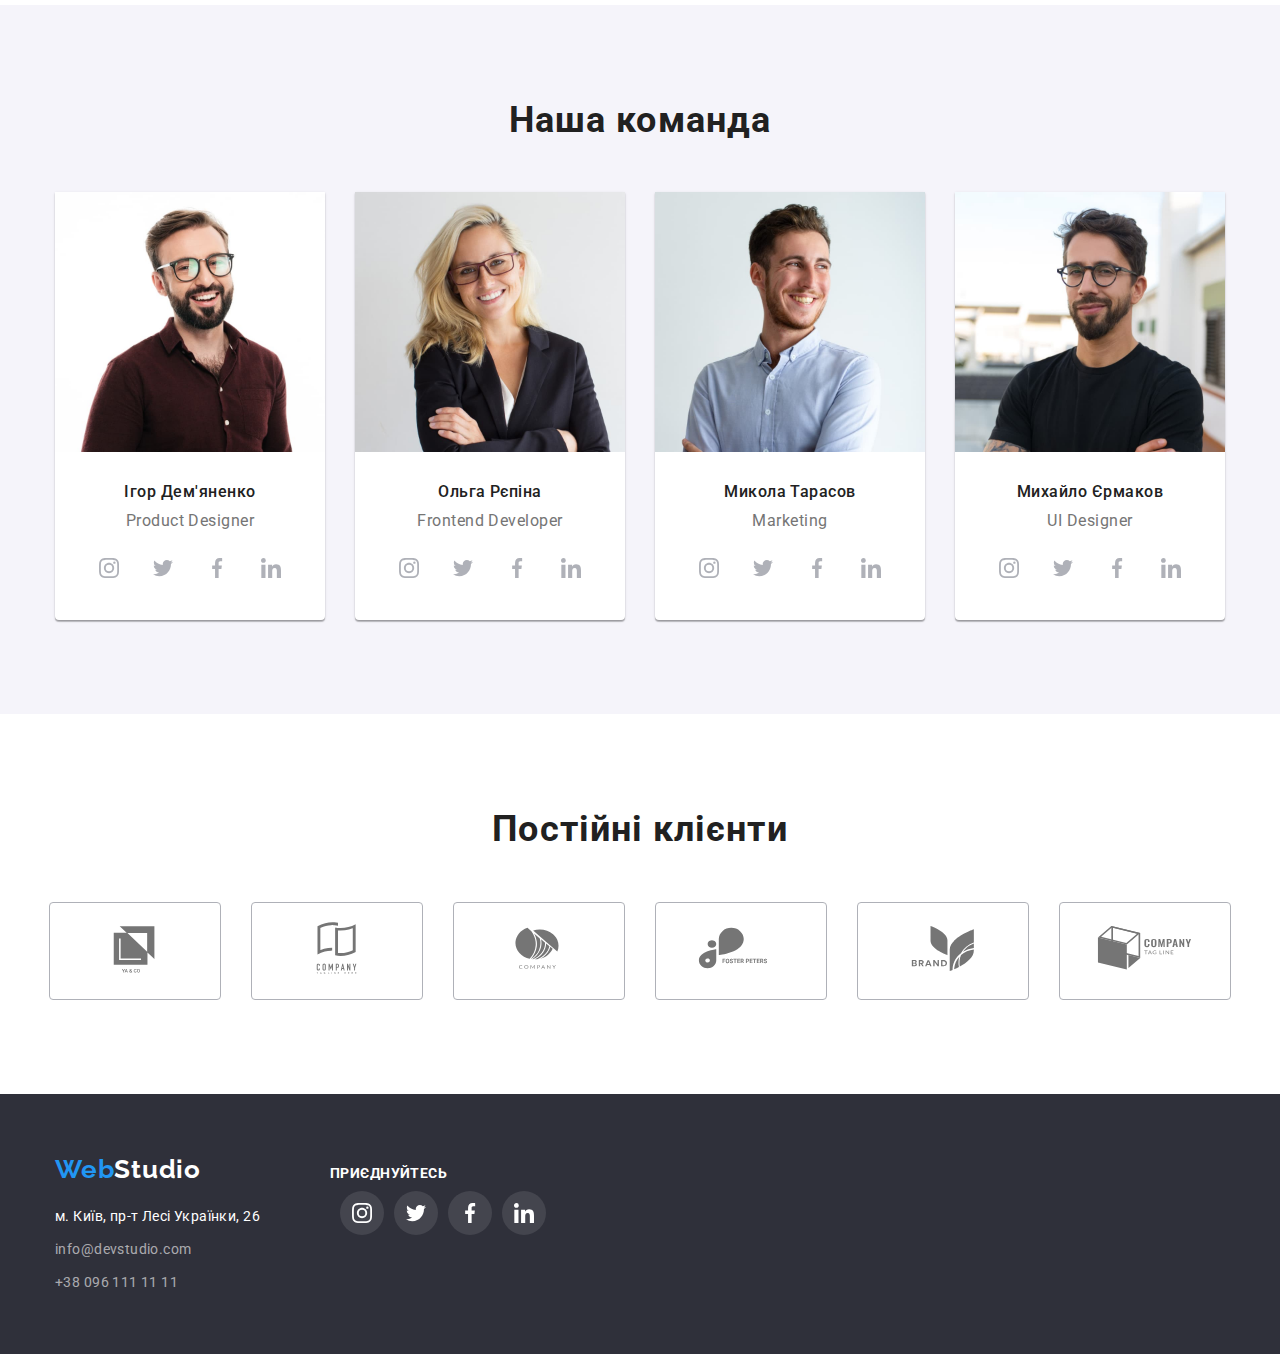
==== commit 9bc0a712: "18.07.2022" ====
--- a/index.html
+++ b/index.html
@@ -31,16 +31,19 @@
         </nav>
         <ul class="list contact-list">
           <li class="mail">
-            <svg class="icon-mail">
-              <use href="./images/icons.svg#envelope"></use>
-            </svg>
-            <a class="link-mail" href="mailto:info@devstudio.com">info@devstudio.com</a>
+            
+            <a class="link-mail" href="mailto:info@devstudio.com">
+              <svg class="icon-mail"  width="16px" height="12px">
+                <use href="./images/icons.svg#envelope"></use>
+            </svg> 
+            info@devstudio.com</a>
           </li>
           <li class="tel">
-            <svg class="icon-tel">
+            
+            <a class="link-tel" href="tel:+380961111111">
+              <svg class="icon-tel" width="10px" height="16px">
               <use href="./images/icons.svg#smartphone"></use>
-            </svg>
-            <a class="link-tel" href="tel:+380961111111">+38 096 111 11 11</a>
+            </svg>+38 096 111 11 11</a>
           </li>
         </ul>
       </div>
@@ -473,9 +476,10 @@
 
     <!--Футер-->
     <footer class="section-footer">
-      <div class="container">
-        <a class="section-logo" href="index.html"><span class="accent_logo">Web</span>Studio</a>
-        <address class="section-address">
+      <div class="container footer">
+        <div class="address">
+        <a class="section-logo" href="index.html"><span class="accent_logo">Web</span>Studio</a>     
+          <address class="section-address">
           <ul class="section-list">
             <li class="section-item">
               <a
@@ -493,12 +497,14 @@
               <a class="section-link-tel" href="tel:+380961111111">+38 096 111 11 11</a>
             </li>
           </ul>
+        </div>
           <div class="social">
             <h2 class="social-title">приєднуйтесь</h2>
             <ul class="social-list">
+              <li></li>
               <li class="social-item">
                 <a
-                  class="social-link link"
+                  class="social-link link footer-link"
                   href=""
                   target="_blank"
                   rel="noopener noreferrer"
@@ -511,7 +517,7 @@
               </li>
               <li class="social-item">
                 <a
-                  class="social-link link"
+                  class="social-link link footer-link"
                   href=""
                   target="_blank"
                   rel="noopener noreferrer"
@@ -524,7 +530,7 @@
               </li>
               <li class="social-item">
                 <a
-                  class="social-link link"
+                  class="social-link link footer-link"
                   href=""
                   target="_blank"
                   rel="noopener noreferrer"
@@ -537,7 +543,7 @@
               </li>
               <li class="social-item">
                 <a
-                  class="social-link link"
+                  class="social-link link footer-link"
                   href=""
                   target="_blank"
                   rel="noopener noreferrer"
--- a/css/styles.css
+++ b/css/styles.css
@@ -148,14 +148,14 @@
 
   display: flex;
   gap: 50px;
+  align-items: baseline;
 }
 
 .icon-tel,
 .icon-mail {
-  width: 16px;
-  height: 12px;
-  display: inline-flex;
-  align-items: center;
+  fill: currentColor;
+
+  margin-right: 10px;
 }
 .link-mail,
 .link-tel {
@@ -398,18 +398,37 @@
 .clients-list {
   display: flex;
   gap: 30px;
+  justify-content: center;
 }
 .clients-item {
-}
-.clients-link {
-}
+  padding: 16px 32px;
+  border: 1px solid #afb1b8;
+  border-radius: 4px;
+}
+.clients-item:hover,
+.clients-item:focus {
+  border-color: var(--color-accent);
+  color: var(--color-accent);
+}
+
+/* .clients-link:hover,
+.clients-link:focus {
+  
+} */
 .client-icon {
+  fill: currentColor;
 }
 /* футер */
 .section-footer {
   background-color: var(--background-color-basic);
   padding: 60px 0;
 }
+.footer {
+  display: flex;
+  gap: 70px;
+  align-items: baseline;
+}
+
 .section-logo {
   font-family: var(--font-logo);
   font-weight: 700;
@@ -424,6 +443,8 @@
   display: inline-block;
 }
 
+.address {
+}
 .section-address {
   font-style: normal;
   display: block;
@@ -453,7 +474,28 @@
 .section-link-tel:hover {
   color: var(--color-white);
 }
-
+.social {
+  /* width: 206px;
+  height: 80px;
+  margin-top: 20px;
+  margin-bottom: ; */
+}
+.social-title {
+  font-style: normal;
+  font-weight: 700;
+  font-size: 14px;
+  line-height: 1.1;
+  letter-spacing: 0.03em;
+  text-transform: uppercase;
+  color: var(--color-white);
+  margin-bottom: 10px;
+
+  display: block;
+}
+.footer-link {
+  color: var(--color-white);
+  background-color: rgba(255, 255, 255, 0.1);
+}
 /* стилі для portfolio.html */
 
 /* секція фільтри */
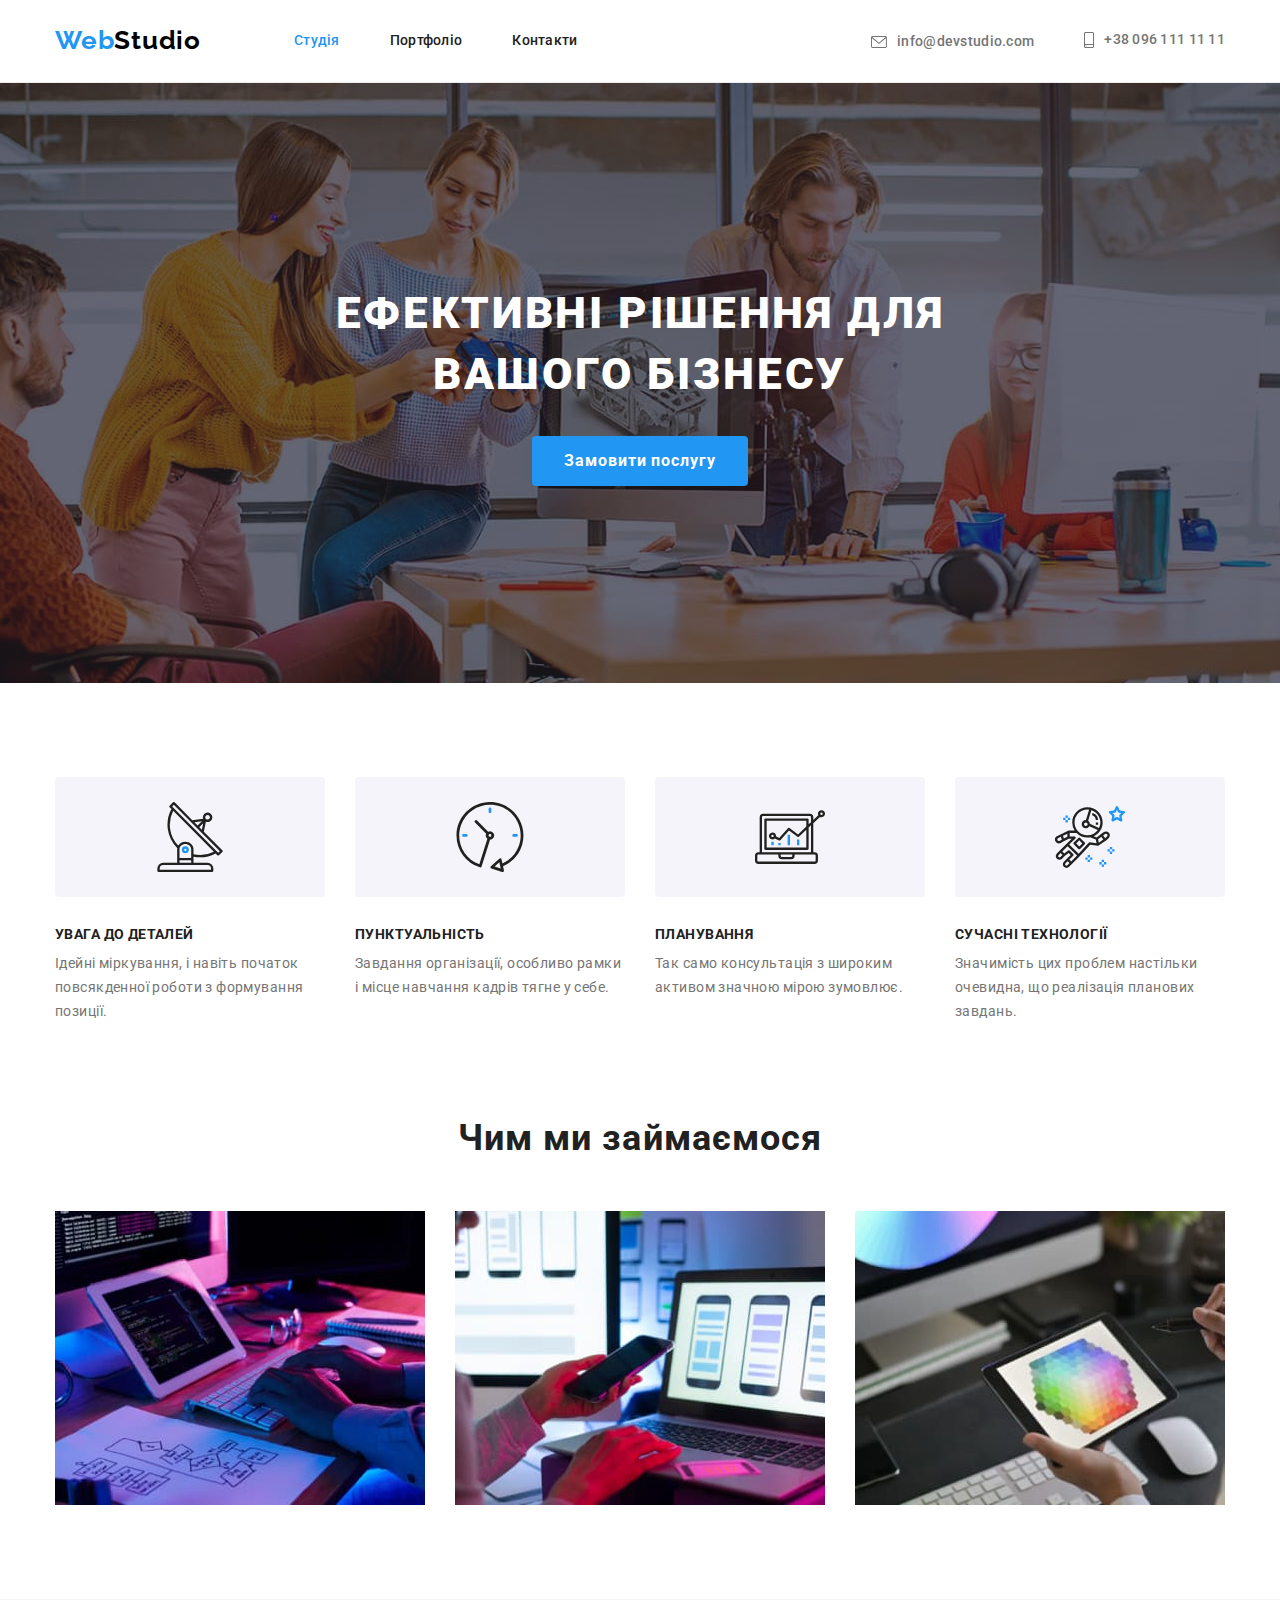
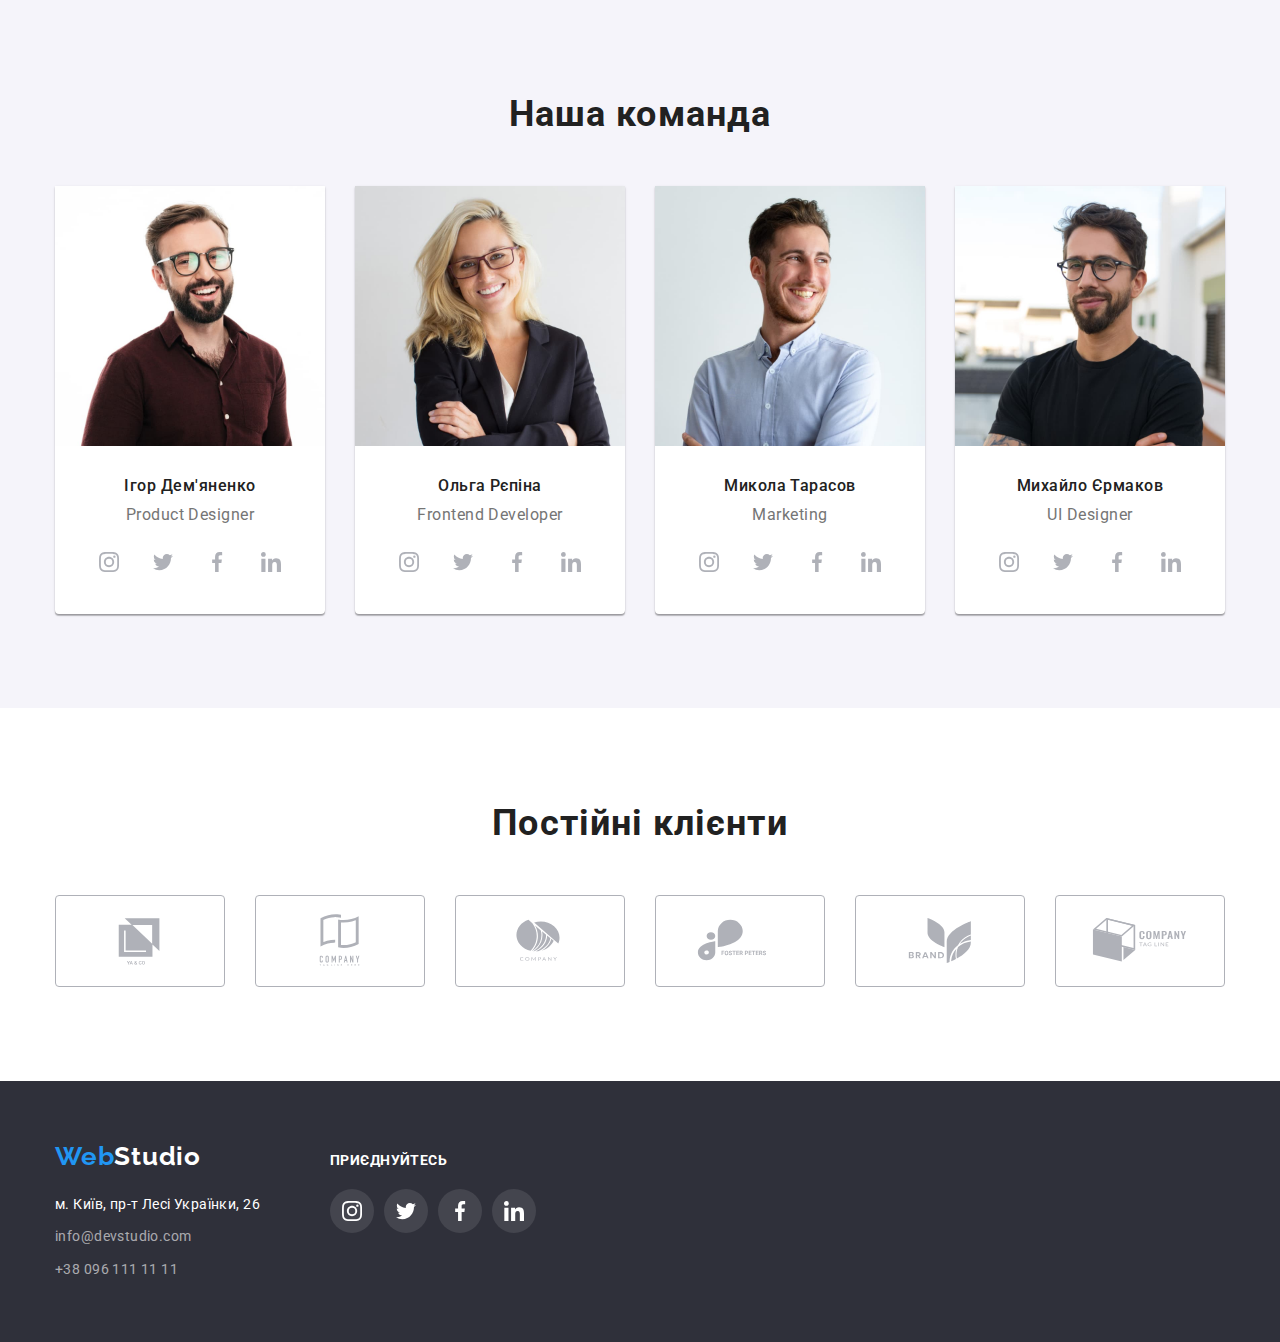
==== commit a7ffe40e: "20.07" ====
--- a/index.html
+++ b/index.html
@@ -31,19 +31,19 @@
         </nav>
         <ul class="list contact-list">
           <li class="mail">
-            
             <a class="link-mail" href="mailto:info@devstudio.com">
-              <svg class="icon-mail"  width="16px" height="12px">
+              <svg class="icon-mail" width="16px" height="12px">
                 <use href="./images/icons.svg#envelope"></use>
-            </svg> 
-            info@devstudio.com</a>
+              </svg>
+              info@devstudio.com</a
+            >
           </li>
           <li class="tel">
-            
             <a class="link-tel" href="tel:+380961111111">
               <svg class="icon-tel" width="10px" height="16px">
-              <use href="./images/icons.svg#smartphone"></use>
-            </svg>+38 096 111 11 11</a>
+                <use href="./images/icons.svg#smartphone"></use></svg
+              >+38 096 111 11 11</a
+            >
           </li>
         </ul>
       </div>
@@ -62,7 +62,7 @@
         <div class="container">
           <h2 class="about-caption visually-hidden">--Особливості--</h2>
           <ul class="about-list">
-            <li class="about-item ">
+            <li class="about-item">
               <div class="icon-antenna">
                 <svg class="icon-about">
                   <use href="./images/icons.svg#antenna"></use>
@@ -423,140 +423,139 @@
       <!-- секція клієнти -->
       <section class="client section">
         <div class="conteiner">
-        <h2 class="client-title">Постійні клієнти</h2>
-        <div class="clients">
-          <ul class="clients-list">
-            <li class="clients-item">
-              <a class="clients-link link" href="" target="_blank" rel="noopener noreferrer">
-                <svg class="client-icon" width="106" height="60">
-                  <use href="./images/icons.svg#Logo-1"></use>
-                </svg>
-              </a>
-            </li>
-            <li class="clients-item">
-              <a class="clients-link link" href="" target="_blank" rel="noopener noreferrer">
-                <svg class="client-icon" width="106" height="60">
-                  <use href="./images/icons.svg#Logo-2"></use>
-                </svg>
-              </a>
-            </li>
-            <li class="clients-item">
-              <a class="clients-link link" href="" target="_blank" rel="noopener noreferrer">
-                <svg class="client-icon" width="106" height="60">
-                  <use href="./images/icons.svg#Logo-3"></use>
-                </svg>
-              </a>
-            </li>
-            <li class="clients-item">
-              <a class="clients-link link" href="" target="_blank" rel="noopener noreferrer">
-                <svg class="client-icon" width="106" height="60">
-                  <use href="./images/icons.svg#Logo-4"></use>
-                </svg>
-              </a>
-            </li>
-            <li class="clients-item">
-              <a class="clients-link link" href="" target="_blank" rel="noopener noreferrer">
-                <svg class="client-icon" width="106" height="60">
-                  <use href="./images/icons.svg#Logo-5"></use>
-                </svg>
-              </a>
-            </li>
-            <li class="clients-item">
-              <a class="clients-link link" href="" target="_blank" rel="noopener noreferrer">
-                <svg class="client-icon" width="106" height="60">
-                  <use href="./images/icons.svg#Logo-6"></use>
-                </svg>
-              </a>
-            </li>
-          </ul>
+          <h2 class="client-title">Постійні клієнти</h2>
+          <div class="clients">
+            <ul class="clients-list">
+              <li class="clients-item">
+                <a class="clients-link link" href="" target="_blank" rel="noopener noreferrer">
+                  <svg class="client-icon" width="106" height="60">
+                    <use href="./images/icons.svg#Logo-1"></use>
+                  </svg>
+                </a>
+              </li>
+              <li class="clients-item">
+                <a class="clients-link link" href="" target="_blank" rel="noopener noreferrer">
+                  <svg class="client-icon" width="106" height="60">
+                    <use href="./images/icons.svg#Logo-2"></use>
+                  </svg>
+                </a>
+              </li>
+              <li class="clients-item">
+                <a class="clients-link link" href="" target="_blank" rel="noopener noreferrer">
+                  <svg class="client-icon" width="106" height="60">
+                    <use href="./images/icons.svg#Logo-3"></use>
+                  </svg>
+                </a>
+              </li>
+              <li class="clients-item">
+                <a class="clients-link link" href="" target="_blank" rel="noopener noreferrer">
+                  <svg class="client-icon" width="106" height="60">
+                    <use href="./images/icons.svg#Logo-4"></use>
+                  </svg>
+                </a>
+              </li>
+              <li class="clients-item">
+                <a class="clients-link link" href="" target="_blank" rel="noopener noreferrer">
+                  <svg class="client-icon" width="106" height="60">
+                    <use href="./images/icons.svg#Logo-5"></use>
+                  </svg>
+                </a>
+              </li>
+              <li class="clients-item">
+                <a class="clients-link link" href="" target="_blank" rel="noopener noreferrer">
+                  <svg class="client-icon" width="106" height="60">
+                    <use href="./images/icons.svg#Logo-6"></use>
+                  </svg>
+                </a>
+              </li>
+            </ul>
+          </div>
         </div>
       </section>
-    </div>
     </main>
 
     <!--Футер-->
     <footer class="section-footer">
       <div class="container footer">
         <div class="address">
-        <a class="section-logo" href="index.html"><span class="accent_logo">Web</span>Studio</a>     
+          <a class="section-logo" href="index.html"><span class="accent_logo">Web</span>Studio</a>
           <address class="section-address">
-          <ul class="section-list">
-            <li class="section-item">
+            <ul class="section-list">
+              <li class="section-item">
+                <a
+                  class="section-link-address"
+                  href="https://www.google.com/maps/place/%D0%B1%D1%83%D0%BB.+%D0%9B%D0%B5%D1%81%D0%B8+%D0%A3%D0%BA%D1%80%D0%B0%D0%B8%D0%BD%D0%BA%D0%B8,+26,+%D0%9A%D0%B8%D0%B5%D0%B2,+02000/@50.4265139,30.5383131,20z/data=!4m5!3m4!1s0x40d4cf0e033ecbe9:0x57a4dffefec77da0!8m2!3d50.4265807!4d30.5383858"
+                  target="_blank"
+                  rel="noreferrer noopener"
+                  >м. Київ, пр-т Лесі Українки, 26</a
+                >
+              </li>
+              <li class="section-item">
+                <a class="section-link-mail" href="mailto:info@devstudio.com">info@devstudio.com</a>
+              </li>
+              <li class="section-item">
+                <a class="section-link-tel" href="tel:+380961111111">+38 096 111 11 11</a>
+              </li>
+            </ul>
+          </address>
+        </div>
+        <div class="social">
+          <h2 class="social-title">приєднуйтесь</h2>
+          <ul class="social-list">
+            <li class="social-item">
               <a
-                class="section-link-address"
-                href="https://www.google.com/maps/place/%D0%B1%D1%83%D0%BB.+%D0%9B%D0%B5%D1%81%D0%B8+%D0%A3%D0%BA%D1%80%D0%B0%D0%B8%D0%BD%D0%BA%D0%B8,+26,+%D0%9A%D0%B8%D0%B5%D0%B2,+02000/@50.4265139,30.5383131,20z/data=!4m5!3m4!1s0x40d4cf0e033ecbe9:0x57a4dffefec77da0!8m2!3d50.4265807!4d30.5383858"
+                class="social-link link footer-link"
+                href=""
                 target="_blank"
-                rel="noreferrer noopener"
-                >м. Київ, пр-т Лесі Українки, 26</a
+                rel="noopener noreferrer"
+                aria-label="instagram"
               >
-            </li>
-            <li class="section-item">
-              <a class="section-link-mail" href="mailto:info@devstudio.com">info@devstudio.com</a>
-            </li>
-            <li class="section-item">
-              <a class="section-link-tel" href="tel:+380961111111">+38 096 111 11 11</a>
+                <svg class="social-icon" width="20" height="20">
+                  <use href="./images/icons.svg#instagram"></use>
+                </svg>
+              </a>
+            </li>
+            <li class="social-item">
+              <a
+                class="social-link link footer-link"
+                href=""
+                target="_blank"
+                rel="noopener noreferrer"
+                aria-label="twitter"
+              >
+                <svg class="social-icon" width="20" height="20">
+                  <use href="./images/icons.svg#twitter"></use>
+                </svg>
+              </a>
+            </li>
+            <li class="social-item">
+              <a
+                class="social-link link footer-link"
+                href=""
+                target="_blank"
+                rel="noopener noreferrer"
+                aria-label="facebook"
+              >
+                <svg class="social-icon" width="20" height="20">
+                  <use href="./images/icons.svg#facebook"></use>
+                </svg>
+              </a>
+            </li>
+            <li class="social-item">
+              <a
+                class="social-link link footer-link"
+                href=""
+                target="_blank"
+                rel="noopener noreferrer"
+                aria-label="linkedin"
+              >
+                <svg class="social-icon" width="20" height="20">
+                  <use href="./images/icons.svg#linkedin"></use>
+                </svg>
+              </a>
             </li>
           </ul>
         </div>
-          <div class="social">
-            <h2 class="social-title">приєднуйтесь</h2>
-            <ul class="social-list">
-              <li></li>
-              <li class="social-item">
-                <a
-                  class="social-link link footer-link"
-                  href=""
-                  target="_blank"
-                  rel="noopener noreferrer"
-                  aria-label="instagram"
-                >
-                  <svg class="social-icon" width="20" height="20">
-                    <use href="./images/icons.svg#instagram"></use>
-                  </svg>
-                </a>
-              </li>
-              <li class="social-item">
-                <a
-                  class="social-link link footer-link"
-                  href=""
-                  target="_blank"
-                  rel="noopener noreferrer"
-                  aria-label="twitter"
-                >
-                  <svg class="social-icon" width="20" height="20">
-                    <use href="./images/icons.svg#twitter"></use>
-                  </svg>
-                </a>
-              </li>
-              <li class="social-item">
-                <a
-                  class="social-link link footer-link"
-                  href=""
-                  target="_blank"
-                  rel="noopener noreferrer"
-                  aria-label="facebook"
-                >
-                  <svg class="social-icon" width="20" height="20">
-                    <use href="./images/icons.svg#facebook"></use>
-                  </svg>
-                </a>
-              </li>
-              <li class="social-item">
-                <a
-                  class="social-link link footer-link"
-                  href=""
-                  target="_blank"
-                  rel="noopener noreferrer"
-                  aria-label="linkedin"
-                >
-                  <svg class="social-icon" width="20" height="20">
-                    <use href="./images/icons.svg#linkedin"></use>
-                  </svg>
-                </a>
-              </li>
-            </ul>
-          </div>
-        </address>
       </div>
     </footer>
   </body>
--- a/css/styles.css
+++ b/css/styles.css
@@ -162,7 +162,8 @@
   color: var(--color-text);
   padding-top: 32px;
   padding-bottom: 32px;
-  display: block;
+  display: flex;
+  align-items: center;
 }
 .link-mail:hover,
 .link-mail:focus,
@@ -246,13 +247,16 @@
 .icon-about {
   width: 70px;
   height: 70px;
-  border-radius: 4px;
 }
 .icon-antenna,
 .icon-clock,
 .icon-diagram,
 .icon-astronaut {
-  padding: 25px 100px;
+  height: 120px;
+  display: flex;
+  align-items: center;
+  justify-content: center;
+  border-radius: 4px;
   background-color: rgba(245, 244, 250, 1);
 
   margin-bottom: 30px;
@@ -401,20 +405,24 @@
   justify-content: center;
 }
 .clients-item {
-  padding: 16px 32px;
+}
+
+.clients-link {
+  height: 92px;
+  width: 170px;
   border: 1px solid #afb1b8;
   border-radius: 4px;
-}
-.clients-item:hover,
-.clients-item:focus {
+  color: #afb1b8;
+  display: flex;
+  justify-content: center;
+  align-items: center;
+}
+
+.clients-link:hover,
+.clients-link:focus {
   border-color: var(--color-accent);
   color: var(--color-accent);
 }
-
-/* .clients-link:hover,
-.clients-link:focus {
-  
-} */
 .client-icon {
   fill: currentColor;
 }
@@ -488,7 +496,7 @@
   letter-spacing: 0.03em;
   text-transform: uppercase;
   color: var(--color-white);
-  margin-bottom: 10px;
+  margin-bottom: 20px;
 
   display: block;
 }
@@ -550,8 +558,12 @@
   flex-basis: calc((100% - var(--indent) * (var(--item)-1)) / var(--item));
 }
 
-.cards-list:hover,
-.cards-list:focus {
+.link-card {
+  display: block;
+}
+
+.link-card:hover,
+.link-card:focus {
   cursor: pointer;
   box-shadow: 0px 1px 1px rgba(0, 0, 0, 0.12), 0px 4px 4px rgba(0, 0, 0, 0.06),
     1px 4px 6px rgba(0, 0, 0, 0.16);
